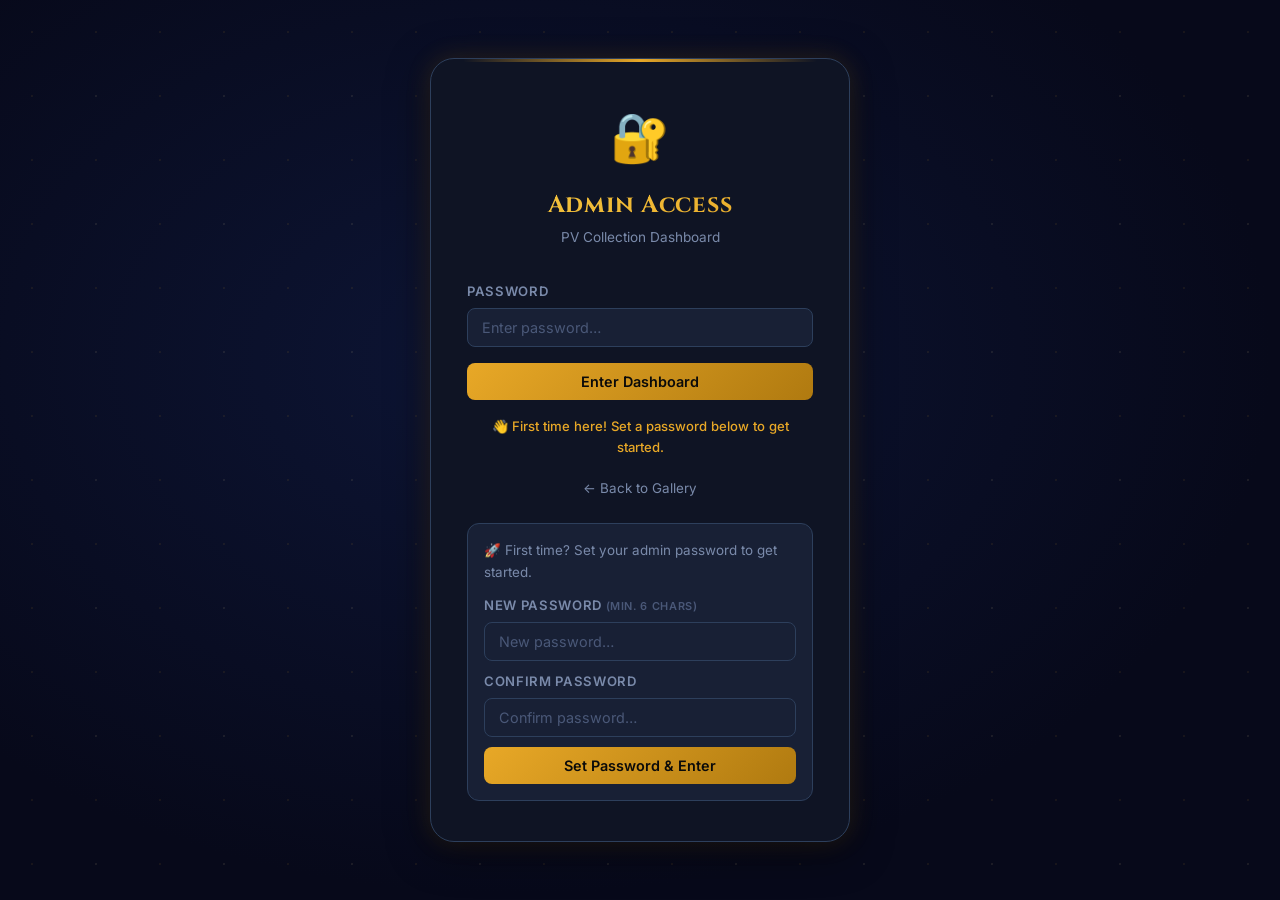
==== admin.html @ 35646340 "Added the files for initial commit" ====
<!DOCTYPE html>
<html lang="en" data-theme="dark">
<head>
  <meta charset="UTF-8">
  <meta name="viewport" content="width=device-width, initial-scale=1.0">
  <meta name="robots" content="noindex, nofollow">
  <title>PV Collection — Admin Dashboard</title>

  <!-- Google Fonts -->
  <link rel="preconnect" href="https://fonts.googleapis.com">
  <link rel="preconnect" href="https://fonts.gstatic.com" crossorigin>
  <link href="https://fonts.googleapis.com/css2?family=Cinzel:wght@400;600;700&family=Inter:wght@300;400;500;600;700&display=swap" rel="stylesheet">

  <!-- CSS -->
  <link rel="stylesheet" href="assets/css/main.css">
  <link rel="stylesheet" href="assets/css/filters.css">
  <link rel="stylesheet" href="assets/css/admin.css">
</head>
<body class="admin-page-body">

<!-- ══════════════════════════════════════════════════════════
     AUTH GATE — shown until password is verified
════════════════════════════════════════════════════════════ -->
<div class="auth-gate" id="auth-gate" role="dialog" aria-modal="true" aria-label="Admin login">

  <div class="auth-gate__card">

    <!-- Logo -->
    <div class="auth-gate__logo">
      <span class="lock-icon" aria-hidden="true">🔐</span>
      <h1>Admin Access</h1>
      <p>PV Collection Dashboard</p>
    </div>

    <!-- Login Form -->
    <form class="auth-gate__form" id="auth-form" novalidate>
      <div class="form-group">
        <label for="admin-password">Password</label>
        <input
          type="password"
          id="admin-password"
          class="form-control"
          placeholder="Enter password…"
          autocomplete="current-password"
          required
        >
      </div>
      <button type="submit" class="btn-primary btn-full" id="btn-login">
        Enter Dashboard
      </button>
      <p class="auth-gate__error" id="auth-error" aria-live="polite"></p>
    </form>

    <!-- Back link -->
    <a href="index.html" class="auth-gate__back">← Back to Gallery</a>

    <!-- First-time setup panel (shown if no hash stored) -->
    <div class="auth-gate__setup" id="auth-setup" style="display:none">
      <p>🚀 First time? Set your admin password to get started.</p>
      <form id="setup-form" novalidate>
        <div class="form-group">
          <label for="setup-password">New Password <small style="color:var(--text-dim)">(min. 6 chars)</small></label>
          <input type="password" id="setup-password" class="form-control" placeholder="New password…" autocomplete="new-password">
        </div>
        <div class="form-group">
          <label for="setup-confirm">Confirm Password</label>
          <input type="password" id="setup-confirm" class="form-control" placeholder="Confirm password…" autocomplete="new-password">
        </div>
        <button type="submit" class="btn-primary btn-full">Set Password & Enter</button>
      </form>
    </div>

  </div>
</div>


<!-- ══════════════════════════════════════════════════════════
     ADMIN APP — revealed after successful auth
════════════════════════════════════════════════════════════ -->
<div class="admin-app hidden" id="admin-app">

  <!-- ── Admin Header ───────────────────────────────────────── -->
  <header class="admin-header">
    <div class="admin-header__inner">

      <div class="admin-header__left">
        <a href="index.html" class="site-logo" aria-label="Back to gallery">
          <span class="site-logo__icon" aria-hidden="true">🪙</span>
          <span class="site-logo__text">
            <span class="site-logo__text--primary">PV</span> Collection
          </span>
        </a>
        <span class="admin-badge">Admin Dashboard</span>
      </div>

      <div class="admin-header__right">
        <span class="admin-user">Welcome, Admin</span>
        <a href="index.html" class="btn-secondary" style="text-decoration:none">← View Gallery</a>
        <button class="btn-secondary" id="btn-logout">🚪 Logout</button>
      </div>

    </div>
  </header>

  <!-- ── Admin Main ──────────────────────────────────────────── -->
  <main class="admin-main">
    <div class="admin-container">


      <!-- ════════════════════════════════════════════════════
           SECTION 1 — Collection Overview Stats
      ════════════════════════════════════════════════════ -->
      <section class="admin-section" aria-labelledby="section-stats-title">
        <h2 class="section-title" id="section-stats-title">Collection Overview</h2>
        <div class="admin-stats-grid" id="admin-stats">
          <!-- Stat cards rendered by admin.js -->
          <div class="admin-stat-card">
            <div class="admin-stat-card__icon">⏳</div>
            <span class="admin-stat-card__number">—</span>
            <span class="admin-stat-card__label">Loading…</span>
          </div>
        </div>
      </section>


      <!-- ════════════════════════════════════════════════════
           SECTION 2 — Add / Edit Item
      ════════════════════════════════════════════════════ -->
      <section class="admin-section" id="upload-section" aria-labelledby="form-section-title">
        <h2 class="section-title" id="form-section-title">Add New Item</h2>

        <div class="upload-layout">

          <!-- ── Left: Image Upload ───────────────────────── -->
          <div class="upload-panel">

            <!-- Drop Zone -->
            <div class="drop-zone" id="drop-zone" role="button" tabindex="0"
                 aria-label="Upload images — drag and drop or click to browse">
              <!-- Hidden file input -->
              <input type="file" id="img-input" accept="image/*" multiple
                     style="display:none" aria-hidden="true">
              <div class="drop-zone__content">
                <div class="drop-zone__icon" aria-hidden="true">📸</div>
                <p class="drop-zone__text">Drag &amp; drop images here</p>
                <p class="drop-zone__sub">— or —</p>
                <button type="button" class="btn-secondary"
                        onclick="document.getElementById('img-input').click()">
                  Browse Files
                </button>
                <p class="drop-zone__hint">JPG · PNG · WebP · up to 4 images</p>
              </div>
            </div>

            <!-- Image Previews -->
            <div class="image-previews" id="image-previews" aria-label="Uploaded image previews"></div>

            <!-- Upload tips -->
            <div style="margin-top:16px;padding:14px;background:var(--surface-2);border-radius:var(--r-md);border:1px solid var(--border)">
              <p style="font-size:0.78rem;color:var(--text-muted);line-height:1.6">
                <strong style="color:var(--gold);display:block;margin-bottom:4px">💡 Image Tips</strong>
                Upload the front (obverse) image first, then back (reverse) if available.
                Square crops work best for coins. Landscape for banknotes.
                Recommended: ≥ 800px wide, JPG or WebP format.
              </p>
            </div>

          </div>
          <!-- end upload-panel -->

          <!-- ── Right: Metadata Form ──────────────────────── -->
          <div class="meta-panel">
            <form class="item-form" id="item-form" novalidate>

              <!-- Hidden edit ID -->
              <input type="hidden" id="edit-id">

              <!-- Row: Type + Year -->
              <div class="form-row form-row--2">
                <div class="form-group">
                  <label for="f-type">Type <span style="color:var(--red)">*</span></label>
                  <select id="f-type" class="form-control" required>
                    <option value="">Select type…</option>
                    <option value="coin">🪙 Coin</option>
                    <option value="paper">📄 Paper Currency</option>
                    <option value="polymer">🧪 Polymer Currency</option>
                  </select>
                </div>
                <div class="form-group">
                  <label for="f-year">Year <span style="color:var(--red)">*</span></label>
                  <input type="number" id="f-year" class="form-control"
                         placeholder="e.g. 1975" min="1600" max="2099" required>
                </div>
              </div>

              <!-- Title -->
              <div class="form-group">
                <label for="f-title">Title <span style="color:var(--red)">*</span></label>
                <input type="text" id="f-title" class="form-control"
                       placeholder="e.g. 1 Rupee — Rhinoceros" required>
              </div>

              <!-- Row: Country + Continent -->
              <div class="form-row form-row--2">
                <div class="form-group">
                  <label for="f-country">Country <span style="color:var(--red)">*</span></label>
                  <input type="text" id="f-country" class="form-control"
                         placeholder="e.g. India" required
                         list="country-datalist" autocomplete="off">
                  <datalist id="country-datalist"></datalist>
                </div>
                <div class="form-group">
                  <label for="f-continent">Continent <span style="color:var(--red)">*</span></label>
                  <select id="f-continent" class="form-control" required>
                    <option value="">Select…</option>
                    <option value="Africa">🌍 Africa</option>
                    <option value="Asia">🌏 Asia</option>
                    <option value="Europe">🌍 Europe</option>
                    <option value="North America">🌎 North America</option>
                    <option value="South America">🌎 South America</option>
                    <option value="Oceania">🌏 Oceania</option>
                    <option value="Antarctica">🧊 Antarctica</option>
                  </select>
                </div>
              </div>

              <!-- Row: Denomination + Material -->
              <div class="form-row form-row--2">
                <div class="form-group">
                  <label for="f-denomination">Denomination</label>
                  <input type="text" id="f-denomination" class="form-control"
                         placeholder="e.g. 1 Rupee">
                </div>
                <div class="form-group">
                  <label for="f-material">Material</label>
                  <input type="text" id="f-material" class="form-control"
                         placeholder="e.g. Copper-Nickel">
                </div>
              </div>

              <!-- Description -->
              <div class="form-group">
                <label for="f-description">Description</label>
                <textarea id="f-description" class="form-control" rows="3"
                          placeholder="Brief history or details about this item…"></textarea>
              </div>

              <!-- Themes -->
              <div class="form-group">
                <label>Themes</label>
                <div class="theme-checkboxes">
                  <label class="filter-checkbox">
                    <input type="checkbox" name="theme" value="animal-theme" id="th-animal">
                    <span class="filter-checkbox__mark"></span>
                    🦁 Animal Theme
                  </label>
                  <label class="filter-checkbox">
                    <input type="checkbox" name="theme" value="bird-theme" id="th-bird">
                    <span class="filter-checkbox__mark"></span>
                    🦅 Bird Theme
                  </label>
                  <label class="filter-checkbox">
                    <input type="checkbox" name="theme" value="aquatic-theme" id="th-aquatic">
                    <span class="filter-checkbox__mark"></span>
                    🐠 Aquatic Theme
                  </label>
                  <label class="filter-checkbox">
                    <input type="checkbox" name="theme" value="building-theme" id="th-building">
                    <span class="filter-checkbox__mark"></span>
                    🏛️ Buildings Theme
                  </label>
                  <label class="filter-checkbox">
                    <input type="checkbox" name="theme" value="nature-theme" id="th-nature">
                    <span class="filter-checkbox__mark"></span>
                    🌿 Nature Theme
                  </label>
                  <label class="filter-checkbox">
                    <input type="checkbox" name="theme" value="sports-theme" id="th-sports">
                    <span class="filter-checkbox__mark"></span>
                    🏅 Sports Theme
                  </label>
                  <label class="filter-checkbox">
                    <input type="checkbox" name="theme" value="person-theme" id="th-person">
                    <span class="filter-checkbox__mark"></span>
                    👤 Person Theme
                  </label>
                  <label class="filter-checkbox">
                    <input type="checkbox" name="theme" value="history-theme" id="th-history">
                    <span class="filter-checkbox__mark"></span>
                    📜 History Theme
                  </label>
                  <label class="filter-checkbox">
                    <input type="checkbox" name="theme" value="space-theme" id="th-space">
                    <span class="filter-checkbox__mark"></span>
                    🚀 Space Theme
                  </label>
                  <label class="filter-checkbox">
                    <input type="checkbox" name="theme" value="transport-theme" id="th-transport">
                    <span class="filter-checkbox__mark"></span>
                    🚆 Transport Theme
                  </label>
                  <label class="filter-checkbox">
                    <input type="checkbox" name="theme" value="art-theme" id="th-art">
                    <span class="filter-checkbox__mark"></span>
                    🎨 Art Theme
                  </label>
                  <label class="filter-checkbox">
                    <input type="checkbox" name="theme" value="flora-theme" id="th-flora">
                    <span class="filter-checkbox__mark"></span>
                    🌻 Flora Theme
                  </label>
                  <label class="filter-checkbox">
                    <input type="checkbox" name="theme" value="science-theme" id="th-science">
                    <span class="filter-checkbox__mark"></span>
                    🧬 Science Theme
                  </label>
                </div>
              </div>

              <!-- Tags -->
              <div class="form-group">
                <label for="f-tag-input">
                  Custom Tags
                  <span style="font-weight:400;color:var(--text-dim);font-size:0.75rem;text-transform:none;letter-spacing:0">
                    — press Enter or comma to add
                  </span>
                </label>
                <div class="tag-input-wrap" id="tag-input-wrap">
                  <div class="tag-chips" id="tag-chips"></div>
                  <input type="text" id="f-tag-input"
                         placeholder="Type a tag…"
                         autocomplete="off"
                         aria-label="Add custom tag">
                </div>
                <span style="font-size:0.75rem;color:var(--text-dim)">
                  Type tags like: <em>commemorative, bi-colour, error-coin, rare, 1st-series</em>
                </span>
              </div>

              <!-- Form Actions -->
              <div class="form-actions">
                <button type="button" class="btn-secondary" id="btn-reset-form">
                  🔄 Reset
                </button>
                <button type="submit" class="btn-primary" id="btn-generate">
                  ✨ Generate Entry
                </button>
              </div>

            </form>
          </div>
          <!-- end meta-panel -->

        </div>
        <!-- end upload-layout -->

        <!-- ── Generated Output ────────────────────────────── -->
        <div class="output-section hidden" id="output-section" aria-live="polite">
          <h3>📋 Generated JSON Entry</h3>
          <p class="output-instructions">
            Copy this JSON snippet and add it inside the <code>"items": [...]</code> array
            in <code>data/collection.json</code>. Then commit both the JSON and image file(s) to your repository.
          </p>
          <div class="code-output">
            <button class="btn-copy" id="btn-copy-json" aria-label="Copy JSON to clipboard">Copy JSON</button>
            <pre><code id="output-json"></code></pre>
          </div>
          <div id="file-instructions"></div>
          <div class="commit-instructions">
            <h4>Next Steps to Publish:</h4>
            <ol>
              <li>Save the image file(s) to the appropriate <code>assets/images/coins/</code> or <code>assets/images/currency/</code> folder.</li>
              <li>Open <code>data/collection.json</code> and paste the JSON entry inside the <code>"items"</code> array.</li>
              <li>Run: <code>git add . &amp;&amp; git commit -m "Add: [item name]" &amp;&amp; git push</code></li>
              <li>GitHub Pages will update automatically within ~60 seconds. 🚀</li>
            </ol>
          </div>
        </div>

      </section>


      <!-- ════════════════════════════════════════════════════
           SECTION 3 — Current Collection Manager
      ════════════════════════════════════════════════════ -->
      <section class="admin-section" aria-labelledby="section-collection-title">
        <div class="section-header-row">
          <h2 class="section-title" id="section-collection-title">Current Collection</h2>
          <input type="search" id="admin-search" class="form-control"
                 placeholder="🔍 Search by title or country…"
                 aria-label="Search collection table"
                 style="max-width:280px">
        </div>

        <div class="collection-table-wrap">
          <table class="collection-table" id="collection-table">
            <thead>
              <tr>
                <th scope="col">Preview</th>
                <th scope="col">Title</th>
                <th scope="col">Type</th>
                <th scope="col">Country</th>
                <th scope="col">Year</th>
                <th scope="col">Themes</th>
                <th scope="col">Actions</th>
              </tr>
            </thead>
            <tbody id="collection-tbody">
              <tr class="table-empty-row">
                <td colspan="7">Loading collection…</td>
              </tr>
            </tbody>
          </table>
        </div>

        <!-- Export All tip -->
        <div style="margin-top:16px;padding:14px;background:var(--surface-2);border-radius:var(--r-md);border:1px solid var(--border)">
          <p style="font-size:0.8rem;color:var(--text-muted);line-height:1.6">
            <strong style="color:var(--gold)">📌 Note:</strong>
            Edits and deletions above are previewed in-browser only.
            After making changes, use the <em>Generate Entry</em> button to get the updated JSON,
            then commit <code>data/collection.json</code> to your repository to publish permanently.
          </p>
        </div>

      </section>

      <!-- ════════════════════════════════════════════════════
           SECTION 4 — Password Management
      ════════════════════════════════════════════════════ -->
      <section class="admin-section" aria-labelledby="section-pw-title">
        <h2 class="section-title" id="section-pw-title">Change Password</h2>
        <form id="change-pw-form" novalidate style="max-width:420px;margin-top:20px;display:flex;flex-direction:column;gap:16px">
          <div class="form-group">
            <label for="pw-current">Current Password</label>
            <input type="password" id="pw-current" class="form-control" placeholder="Current password…">
          </div>
          <div class="form-group">
            <label for="pw-new">New Password</label>
            <input type="password" id="pw-new" class="form-control" placeholder="New password (min. 6 chars)…">
          </div>
          <div class="form-group">
            <label for="pw-confirm">Confirm New Password</label>
            <input type="password" id="pw-confirm" class="form-control" placeholder="Confirm new password…">
          </div>
          <div style="display:flex;align-items:center;gap:12px">
            <button type="submit" class="btn-primary" id="btn-change-pw">Update Password</button>
            <p id="pw-message" style="font-size:0.82rem;color:var(--text-muted)"></p>
          </div>
        </form>
      </section>


    </div>
    <!-- end admin-container -->
  </main>

</div>
<!-- end admin-app -->


<!-- ── Scripts ────────────────────────────────────────────────── -->
<script src="assets/js/data.js"></script>
<script src="assets/js/admin.js"></script>

<!-- Inline: Change Password form (thin, self-contained) -->
<script>
(function() {
  document.getElementById('change-pw-form')?.addEventListener('submit', async function(e) {
    e.preventDefault();
    const msgEl  = document.getElementById('pw-message');
    const cur    = document.getElementById('pw-current').value.trim();
    const nw     = document.getElementById('pw-new').value.trim();
    const conf   = document.getElementById('pw-confirm').value.trim();

    if (!cur || !nw || !conf) {
      showMsg(msgEl, '❌ All fields are required.', 'var(--red)'); return;
    }
    if (nw.length < 6) {
      showMsg(msgEl, '❌ New password must be at least 6 characters.', 'var(--red)'); return;
    }
    if (nw !== conf) {
      showMsg(msgEl, '❌ New passwords do not match.', 'var(--red)'); return;
    }

    // Verify current password
    const storedHash = localStorage.getItem('pvc_admin_hash');
    const curHash = await sha256hex(cur);
    if (curHash !== storedHash) {
      showMsg(msgEl, '❌ Current password is incorrect.', 'var(--red)'); return;
    }

    // Store new password hash
    const newHash = await sha256hex(nw);
    localStorage.setItem('pvc_admin_hash', newHash);
    this.reset();
    showMsg(msgEl, '✅ Password updated successfully.', 'var(--green)');
  });

  async function sha256hex(str) {
    const buf = await crypto.subtle.digest('SHA-256', new TextEncoder().encode(str));
    return Array.from(new Uint8Array(buf)).map(b => b.toString(16).padStart(2,'0')).join('');
  }

  function showMsg(el, msg, color) {
    if (!el) return;
    el.textContent = msg;
    el.style.color = color;
    setTimeout(() => { el.textContent = ''; }, 4000);
  }
})();
</script>

</body>
</html>
---- assets/css/main.css ----
/* ============================================================
   PV Collection — Main Stylesheet
   Design tokens, reset, typography, header, tabs, stats
   ============================================================ */

/* ── Google Fonts are loaded via <link> in HTML ── */

/* ── Design Tokens ──────────────────────────────────────────── */
:root {
  /* Dark Theme Colors */
  --bg:              #07091a;
  --surface:         #0f1424;
  --surface-2:       #182035;
  --surface-3:       #1f2940;
  --border:          #2d3f5c;
  --border-subtle:   #1a2540;

  /* Brand Colors */
  --gold:            #e8a827;
  --gold-light:      #f5c842;
  --gold-dark:       #b07a10;
  --gold-muted:      rgba(232,168,39,0.12);
  --gold-muted-2:    rgba(232,168,39,0.22);

  --blue:            #4080e8;
  --blue-light:      #6097f8;
  --blue-muted:      rgba(64,128,232,0.12);

  --green:           #28b06d;
  --green-muted:     rgba(40,176,109,0.12);

  --red:             #e05252;

  /* Text */
  --text:            #dfe6f8;
  --text-muted:      #7a8aaa;
  --text-dim:        #4a5878;

  /* Type badge colors */
  --coin-color:      #e8a827;
  --coin-bg:         rgba(232,168,39,0.14);
  --paper-color:     #28b06d;
  --paper-bg:        rgba(40,176,109,0.14);
  --polymer-color:   #4080e8;
  --polymer-bg:      rgba(64,128,232,0.14);

  /* Theme badge colors */
  --animal-color:    #e0702d;
  --animal-bg:       rgba(224,112,45,0.14);
  --bird-color:      #24aab0;
  --bird-bg:         rgba(36,170,176,0.14);
  --aquatic-color:   #2868d0;
  --aquatic-bg:      rgba(40,104,208,0.14);
  --building-color:  #8b5cf6;
  --building-bg:     rgba(139,92,246,0.14);
  --nature-color:    #22c55e;
  --nature-bg:       rgba(34,197,94,0.14);
  --sports-color:    #f97316;
  --sports-bg:       rgba(249,115,22,0.14);
  --person-color:    #ec4899;
  --person-bg:       rgba(236,72,153,0.14);
  --history-color:   #a855f7;
  --history-bg:      rgba(168,85,247,0.14);
  --space-color:     #38bdf8;
  --space-bg:        rgba(56,189,248,0.14);
  --transport-color: #94a3b8;
  --transport-bg:    rgba(148,163,184,0.14);
  --art-color:       #fb7185;
  --art-bg:          rgba(251,113,133,0.14);
  --flora-color:     #4ade80;
  --flora-bg:        rgba(74,222,128,0.14);
  --science-color:   #2dd4bf;
  --science-bg:      rgba(45,212,191,0.14);

  /* Typography */
  --font-heading:    'Cinzel', 'Georgia', serif;
  --font-body:       'Inter', system-ui, -apple-system, sans-serif;

  /* Border Radii */
  --r-xs:  4px;
  --r-sm:  8px;
  --r-md:  12px;
  --r-lg:  16px;
  --r-xl:  24px;
  --r-2xl: 32px;
  --r-full:9999px;

  /* Shadows */
  --shadow-sm:   0 2px 8px  rgba(0,0,0,0.35);
  --shadow-md:   0 4px 20px rgba(0,0,0,0.45);
  --shadow-lg:   0 8px 40px rgba(0,0,0,0.55);
  --shadow-gold: 0 0 24px   rgba(232,168,39,0.18);
  --shadow-gold-strong: 0 0 40px rgba(232,168,39,0.38);

  /* Layout */
  --header-height: 68px;
  --sidebar-width: 268px;
  --container-max: 1440px;

  /* Transitions */
  --t-fast:  150ms cubic-bezier(0.4,0,0.2,1);
  --t-base:  250ms cubic-bezier(0.4,0,0.2,1);
  --t-slow:  400ms cubic-bezier(0.4,0,0.2,1);
}

/* ── Light Theme ────────────────────────────────────────────── */
[data-theme="light"] {
  --bg:             #f5f5f8;
  --surface:        #ffffff;
  --surface-2:      #eef0f8;
  --surface-3:      #e4e8f2;
  --border:         #d0d8e8;
  --border-subtle:  #e8edf8;
  --text:           #1a2040;
  --text-muted:     #5a6888;
  --text-dim:       #9aaac8;
  --shadow-sm:      0 2px 8px  rgba(0,0,0,0.10);
  --shadow-md:      0 4px 20px rgba(0,0,0,0.12);
  --shadow-lg:      0 8px 40px rgba(0,0,0,0.15);
}

/* ── CSS Reset ──────────────────────────────────────────────── */
*, *::before, *::after {
  box-sizing: border-box;
  margin: 0;
  padding: 0;
}

html {
  font-size: 16px;
  scroll-behavior: smooth;
  -webkit-text-size-adjust: 100%;
}

body {
  font-family:      var(--font-body);
  background-color: var(--bg);
  color:            var(--text);
  line-height:      1.6;
  min-height:       100vh;
  overflow-x:       hidden;
  transition: background-color var(--t-slow), color var(--t-slow);
}

img {
  max-width: 100%;
  display: block;
}

button, input, select, textarea {
  font-family: inherit;
  font-size: inherit;
}

a { color: inherit; text-decoration: none; }
ul, ol { list-style: none; }

/* ── Scrollbar ─────────────────────────────────────────────── */
::-webkit-scrollbar { width: 6px; height: 6px; }
::-webkit-scrollbar-track { background: var(--surface); }
::-webkit-scrollbar-thumb { background: var(--surface-3); border-radius: var(--r-full); }
::-webkit-scrollbar-thumb:hover { background: var(--border); }

/* ── Typography ────────────────────────────────────────────── */
h1, h2, h3, h4, h5 {
  font-family: var(--font-heading);
  line-height: 1.3;
  color: var(--text);
}

/* ── Container ─────────────────────────────────────────────── */
.container {
  width: 100%;
  max-width: var(--container-max);
  margin: 0 auto;
  padding: 0 24px;
}

/* ── Utilities ─────────────────────────────────────────────── */
.hidden { display: none !important; }
.sr-only {
  position: absolute; width: 1px; height: 1px;
  clip: rect(0,0,0,0); overflow: hidden;
}
.text-gold { color: var(--gold); }
.text-muted { color: var(--text-muted); }

/* ── Buttons ───────────────────────────────────────────────── */
.btn-primary {
  display: inline-flex;
  align-items: center;
  gap: 8px;
  padding: 10px 22px;
  background: linear-gradient(135deg, var(--gold), var(--gold-dark));
  color: #0a0a0a;
  font-weight: 600;
  font-size: 0.9rem;
  border: none;
  border-radius: var(--r-sm);
  cursor: pointer;
  transition: all var(--t-base);
  white-space: nowrap;
}
.btn-primary:hover {
  transform: translateY(-1px);
  box-shadow: var(--shadow-gold);
  filter: brightness(1.08);
}
.btn-primary:active { transform: translateY(0); }

.btn-secondary {
  display: inline-flex;
  align-items: center;
  gap: 8px;
  padding: 10px 20px;
  background: var(--surface-2);
  color: var(--text);
  font-weight: 500;
  font-size: 0.9rem;
  border: 1px solid var(--border);
  border-radius: var(--r-sm);
  cursor: pointer;
  transition: all var(--t-base);
  white-space: nowrap;
}
.btn-secondary:hover {
  background: var(--surface-3);
  border-color: var(--gold);
  color: var(--gold);
}

.btn-full { width: 100%; justify-content: center; }

/* ── Form Controls ─────────────────────────────────────────── */
.form-control {
  width: 100%;
  padding: 10px 14px;
  background: var(--surface-2);
  border: 1px solid var(--border);
  border-radius: var(--r-sm);
  color: var(--text);
  font-size: 0.9rem;
  transition: border-color var(--t-base), box-shadow var(--t-base);
  outline: none;
}
.form-control:focus {
  border-color: var(--gold);
  box-shadow: 0 0 0 3px var(--gold-muted);
}
.form-control::placeholder { color: var(--text-dim); }
select.form-control { cursor: pointer; }
textarea.form-control { resize: vertical; min-height: 80px; }

.form-group { display: flex; flex-direction: column; gap: 6px; }
.form-group label {
  font-size: 0.82rem;
  font-weight: 600;
  color: var(--text-muted);
  text-transform: uppercase;
  letter-spacing: 0.05em;
}

.form-row { display: grid; gap: 16px; }
.form-row--2 { grid-template-columns: 1fr 1fr; }

/* ── Site Header ───────────────────────────────────────────── */
.site-header {
  position: sticky;
  top: 0;
  z-index: 100;
  height: var(--header-height);
  background: rgba(7, 9, 26, 0.88);
  backdrop-filter: blur(16px) saturate(1.4);
  -webkit-backdrop-filter: blur(16px) saturate(1.4);
  border-bottom: 1px solid var(--border-subtle);
  transition: background var(--t-slow);
}

[data-theme="light"] .site-header {
  background: rgba(245,245,248,0.92);
}

.site-header__inner {
  display: flex;
  align-items: center;
  gap: 24px;
  height: var(--header-height);
}

/* Logo */
.site-logo {
  display: flex;
  align-items: center;
  gap: 10px;
  text-decoration: none;
  flex-shrink: 0;
}

.site-logo__icon {
  font-size: 1.6rem;
  animation: coinSpin 12s linear infinite;
  display: inline-block;
}

@keyframes coinSpin {
  0%   { transform: rotateY(0deg); }
  48%  { transform: rotateY(0deg); }
  50%  { transform: rotateY(90deg); }
  52%  { transform: rotateY(180deg); }
  100% { transform: rotateY(180deg); }
}

.site-logo__text {
  font-family: var(--font-heading);
  font-size: 1.25rem;
  font-weight: 700;
  color: var(--text);
  letter-spacing: 0.03em;
}

.site-logo__text--primary {
  background: linear-gradient(135deg, var(--gold-light), var(--gold));
  -webkit-background-clip: text;
  -webkit-text-fill-color: transparent;
  background-clip: text;
}

/* Navigation */
.site-nav {
  display: flex;
  align-items: center;
  gap: 4px;
  margin-left: auto;
}

.site-nav__link {
  padding: 8px 16px;
  font-size: 0.9rem;
  font-weight: 500;
  color: var(--text-muted);
  border-radius: var(--r-sm);
  transition: all var(--t-base);
  position: relative;
}
.site-nav__link::after {
  content: '';
  position: absolute;
  bottom: 4px;
  left: 16px;
  right: 16px;
  height: 2px;
  background: var(--gold);
  border-radius: var(--r-full);
  transform: scaleX(0);
  transition: transform var(--t-base);
}
.site-nav__link:hover,
.site-nav__link.active {
  color: var(--text);
  background: var(--gold-muted);
}
.site-nav__link.active::after,
.site-nav__link:hover::after { transform: scaleX(1); }

.site-nav__link--admin {
  color: var(--gold);
  border: 1px solid var(--gold-muted-2);
}
.site-nav__link--admin:hover {
  background: var(--gold-muted-2);
  color: var(--gold-light);
}
.site-nav__link--admin::after { display: none; }

/* Theme Toggle */
.theme-toggle {
  display: flex;
  align-items: center;
  justify-content: center;
  width: 38px;
  height: 38px;
  background: var(--surface-2);
  border: 1px solid var(--border);
  border-radius: var(--r-full);
  cursor: pointer;
  font-size: 1.1rem;
  transition: all var(--t-base);
  flex-shrink: 0;
}
.theme-toggle:hover {
  background: var(--gold-muted);
  border-color: var(--gold);
  transform: rotate(20deg);
}

/* Mobile menu button */
.mobile-menu-btn {
  display: none;
  align-items: center;
  justify-content: center;
  width: 38px;
  height: 38px;
  background: var(--surface-2);
  border: 1px solid var(--border);
  border-radius: var(--r-sm);
  cursor: pointer;
  font-size: 1.2rem;
  color: var(--text);
  transition: all var(--t-base);
}
.mobile-menu-btn:hover {
  background: var(--gold-muted);
  border-color: var(--gold);
}

/* ── Stats Bar ─────────────────────────────────────────────── */
.stats-bar {
  background: linear-gradient(180deg, var(--surface) 0%, transparent 100%);
  border-bottom: 1px solid var(--border-subtle);
  padding: 20px 0;
}

.stats-bar__grid {
  display: grid;
  grid-template-columns: repeat(4, 1fr);
  gap: 1px;
  background: var(--border-subtle);
  border-radius: var(--r-md);
  overflow: hidden;
  background: var(--surface-2);
  border: 1px solid var(--border);
}

.stat-card {
  display: flex;
  flex-direction: column;
  align-items: center;
  padding: 16px 24px;
  background: var(--surface);
  gap: 4px;
  position: relative;
  overflow: hidden;
}
.stat-card::before {
  content: '';
  position: absolute;
  top: 0; left: 0; right: 0;
  height: 2px;
  background: linear-gradient(90deg, transparent, var(--gold), transparent);
  opacity: 0;
  transition: opacity var(--t-base);
}
.stat-card:hover::before { opacity: 1; }

.stat-card__number {
  font-family: var(--font-heading);
  font-size: 1.8rem;
  font-weight: 700;
  color: var(--gold);
  line-height: 1;
  letter-spacing: -0.02em;
}

.stat-card__label {
  font-size: 0.78rem;
  font-weight: 500;
  color: var(--text-muted);
  text-transform: uppercase;
  letter-spacing: 0.07em;
}

/* ── Type Tabs ─────────────────────────────────────────────── */
.type-tabs {
  display: flex;
  gap: 4px;
  padding: 24px 0 0;
  border-bottom: 1px solid var(--border-subtle);
  margin-bottom: 24px;
  overflow-x: auto;
  scrollbar-width: none;
}
.type-tabs::-webkit-scrollbar { display: none; }

.type-tab {
  display: flex;
  align-items: center;
  gap: 8px;
  padding: 10px 24px;
  background: transparent;
  border: none;
  border-bottom: 3px solid transparent;
  color: var(--text-muted);
  font-size: 0.92rem;
  font-weight: 500;
  cursor: pointer;
  white-space: nowrap;
  margin-bottom: -1px;
  transition: all var(--t-base);
  border-radius: var(--r-sm) var(--r-sm) 0 0;
}
.type-tab:hover {
  color: var(--text);
  background: var(--gold-muted);
}
.type-tab.active {
  color: var(--gold);
  border-bottom-color: var(--gold);
  background: var(--gold-muted);
  font-weight: 600;
}

/* ── Loader ────────────────────────────────────────────────── */
.loader {
  position: fixed;
  inset: 0;
  z-index: 9999;
  display: flex;
  flex-direction: column;
  align-items: center;
  justify-content: center;
  gap: 24px;
  background: var(--bg);
  transition: opacity var(--t-slow), visibility var(--t-slow);
}
.loader.fade-out {
  opacity: 0;
  visibility: hidden;
  pointer-events: none;
}

.loader__coin {
  width: 64px;
  height: 64px;
  border-radius: 50%;
  background: linear-gradient(135deg, var(--gold-light), var(--gold-dark));
  display: flex;
  align-items: center;
  justify-content: center;
  font-size: 2rem;
  animation: loaderSpin 1.2s ease-in-out infinite;
  box-shadow: var(--shadow-gold-strong);
}

@keyframes loaderSpin {
  0%   { transform: rotateY(0deg) scale(1); }
  50%  { transform: rotateY(180deg) scale(0.95); }
  100% { transform: rotateY(360deg) scale(1); }
}

.loader__text {
  font-family: var(--font-heading);
  font-size: 0.95rem;
  color: var(--text-muted);
  letter-spacing: 0.15em;
  text-transform: uppercase;
  animation: pulse 1.5s ease-in-out infinite;
}

@keyframes pulse {
  0%, 100% { opacity: 0.5; }
  50% { opacity: 1; }
}

/* ── Site Main ─────────────────────────────────────────────── */
.site-main { padding: 0 0 80px; }

/* ── Content Area ──────────────────────────────────────────── */
.content-area {
  display: grid;
  grid-template-columns: var(--sidebar-width) 1fr;
  gap: 28px;
  align-items: start;
}

/* ── Section Title ─────────────────────────────────────────── */
.section-title {
  font-family: var(--font-heading);
  font-size: 1.25rem;
  font-weight: 600;
  color: var(--text);
  letter-spacing: 0.02em;
  display: flex;
  align-items: center;
  gap: 10px;
}
.section-title::before {
  content: '';
  display: inline-block;
  width: 3px;
  height: 1.2em;
  background: linear-gradient(180deg, var(--gold), var(--gold-dark));
  border-radius: var(--r-full);
}

/* ── Animations ────────────────────────────────────────────── */
@keyframes fadeInUp {
  from { opacity: 0; transform: translateY(20px); }
  to   { opacity: 1; transform: translateY(0); }
}

@keyframes fadeIn {
  from { opacity: 0; }
  to   { opacity: 1; }
}

@keyframes shimmer {
  0%   { background-position: -1000px 0; }
  100% { background-position:  1000px 0; }
}

@keyframes scaleIn {
  from { opacity: 0; transform: scale(0.92); }
  to   { opacity: 1; transform: scale(1); }
}

/* ── Responsive ────────────────────────────────────────────── */
@media (max-width: 1100px) {
  .content-area {
    grid-template-columns: 240px 1fr;
  }
  --sidebar-width: 240px;
}

@media (max-width: 900px) {
  .content-area {
    grid-template-columns: 1fr;
  }
  .site-nav {
    display: none;
    position: absolute;
    top: var(--header-height);
    left: 0; right: 0;
    background: var(--surface);
    border-bottom: 1px solid var(--border);
    flex-direction: column;
    align-items: stretch;
    padding: 16px;
    gap: 4px;
    box-shadow: var(--shadow-md);
  }
  .site-nav.open { display: flex; }
  .site-nav__link { padding: 12px 16px; }
  .mobile-menu-btn { display: flex; }
  .stats-bar__grid { grid-template-columns: repeat(2, 1fr); }
}

@media (max-width: 600px) {
  .container { padding: 0 16px; }
  .stats-bar__grid { grid-template-columns: repeat(2, 1fr); }
  .stat-card { padding: 12px 16px; }
  .stat-card__number { font-size: 1.4rem; }
  .type-tabs { gap: 2px; }
  .type-tab { padding: 8px 16px; font-size: 0.85rem; }
  .form-row--2 { grid-template-columns: 1fr; }
}
---- assets/css/filters.css ----
/* ============================================================
   PV Collection — Filter Sidebar Styles
   Collapsible groups, checkboxes, country search, mobile drawer
   ============================================================ */

/* ── Sidebar Container ─────────────────────────────────────── */
.filter-sidebar {
  position: sticky;
  top: calc(var(--header-height) + 20px);
  max-height: calc(100vh - var(--header-height) - 48px);
  overflow-y: auto;
  scrollbar-width: thin;
  scrollbar-color: var(--border) transparent;
  background: var(--surface);
  border: 1px solid var(--border-subtle);
  border-radius: var(--r-lg);
  padding: 20px 16px;
  display: flex;
  flex-direction: column;
  gap: 6px;
  transition: transform var(--t-slow), opacity var(--t-slow);
}

.filter-sidebar::-webkit-scrollbar { width: 4px; }
.filter-sidebar::-webkit-scrollbar-thumb { background: var(--border); border-radius: var(--r-full); }

/* ── Sidebar Header ────────────────────────────────────────── */
.filter-sidebar__header {
  display: flex;
  align-items: center;
  justify-content: space-between;
  margin-bottom: 12px;
  padding-bottom: 12px;
  border-bottom: 1px solid var(--border-subtle);
}

.filter-sidebar__title {
  font-family: var(--font-heading);
  font-size: 0.95rem;
  font-weight: 700;
  color: var(--text);
  letter-spacing: 0.05em;
}

.btn-clear-filters {
  font-size: 0.75rem;
  color: var(--text-muted);
  background: none;
  border: none;
  cursor: pointer;
  font-weight: 500;
  padding: 4px 8px;
  border-radius: var(--r-sm);
  transition: all var(--t-base);
  opacity: 0;
  pointer-events: none;
}
.btn-clear-filters.active {
  opacity: 1;
  pointer-events: all;
  color: var(--gold);
}
.btn-clear-filters:hover {
  background: var(--gold-muted);
  color: var(--gold-light);
}

/* ── Filter Search Input ───────────────────────────────────── */
.filter-search {
  position: relative;
  margin-bottom: 8px;
}

.filter-search__input {
  width: 100%;
  padding: 9px 12px 9px 36px;
  background: var(--surface-2);
  border: 1px solid var(--border);
  border-radius: var(--r-sm);
  color: var(--text);
  font-size: 0.86rem;
  outline: none;
  transition: border-color var(--t-base), box-shadow var(--t-base);
}
.filter-search__input:focus {
  border-color: var(--gold);
  box-shadow: 0 0 0 3px var(--gold-muted);
}
.filter-search__input::placeholder { color: var(--text-dim); }

.filter-search__icon {
  position: absolute;
  left: 10px;
  top: 50%;
  transform: translateY(-50%);
  font-size: 0.9rem;
  pointer-events: none;
}

/* ── Active Filter Chips ───────────────────────────────────── */
.active-filters {
  display: flex;
  flex-wrap: wrap;
  gap: 6px;
  margin-bottom: 4px;
  min-height: 0;
  transition: min-height var(--t-base);
}

.active-filter-chip {
  display: inline-flex;
  align-items: center;
  gap: 5px;
  padding: 4px 10px;
  background: var(--gold-muted);
  border: 1px solid var(--gold-muted-2);
  border-radius: var(--r-full);
  font-size: 0.75rem;
  font-weight: 600;
  color: var(--gold);
  animation: fadeIn 0.2s ease;
}

.active-filter-chip__remove {
  display: inline-flex;
  align-items: center;
  justify-content: center;
  width: 14px;
  height: 14px;
  background: var(--gold-muted-2);
  border-radius: 50%;
  font-size: 0.65rem;
  cursor: pointer;
  transition: background var(--t-fast);
}
.active-filter-chip__remove:hover { background: rgba(232,168,39,0.4); }

/* ── Filter Group ──────────────────────────────────────────── */
.filter-group {
  border-bottom: 1px solid var(--border-subtle);
  padding-bottom: 4px;
}

.filter-group:last-child { border-bottom: none; }

.filter-group__header {
  display: flex;
  align-items: center;
  justify-content: space-between;
  width: 100%;
  padding: 10px 4px;
  background: none;
  border: none;
  cursor: pointer;
  color: var(--text);
  font-size: 0.85rem;
  font-weight: 600;
  letter-spacing: 0.03em;
  transition: color var(--t-base);
}
.filter-group__header:hover { color: var(--gold); }

.filter-group__title {
  text-transform: uppercase;
  font-size: 0.72rem;
  letter-spacing: 0.07em;
  color: var(--text-muted);
}

.filter-group__header:hover .filter-group__title { color: var(--gold); }

.filter-group__arrow {
  font-size: 0.85rem;
  color: var(--text-dim);
  transition: transform var(--t-base), color var(--t-base);
  line-height: 1;
}
.filter-group__header[aria-expanded="false"] .filter-group__arrow {
  transform: rotate(-90deg);
}
.filter-group__header:hover .filter-group__arrow { color: var(--gold); }

.filter-group__body {
  padding: 4px 0 12px 2px;
  display: flex;
  flex-direction: column;
  gap: 2px;
  overflow: hidden;
  max-height: 1000px;
  transition: max-height var(--t-slow), padding var(--t-slow), opacity var(--t-base);
  opacity: 1;
}
.filter-group__body.collapsed {
  max-height: 0;
  padding: 0;
  opacity: 0;
}

/* ── Custom Checkbox ───────────────────────────────────────── */
.filter-checkbox {
  display: flex;
  align-items: center;
  gap: 10px;
  padding: 7px 8px;
  border-radius: var(--r-sm);
  cursor: pointer;
  font-size: 0.86rem;
  color: var(--text-muted);
  transition: background var(--t-fast), color var(--t-fast);
  user-select: none;
}
.filter-checkbox:hover {
  background: var(--surface-2);
  color: var(--text);
}
.filter-checkbox input[type="checkbox"] { display: none; }

.filter-checkbox__mark {
  width: 16px;
  height: 16px;
  border: 2px solid var(--border);
  border-radius: var(--r-xs);
  background: var(--surface-2);
  flex-shrink: 0;
  display: flex;
  align-items: center;
  justify-content: center;
  transition: all var(--t-base);
  position: relative;
}
.filter-checkbox__mark::after {
  content: '✓';
  font-size: 0.65rem;
  color: #0a0a0a;
  font-weight: 800;
  opacity: 0;
  transition: opacity var(--t-fast);
}

.filter-checkbox input[type="checkbox"]:checked + .filter-checkbox__mark {
  background: var(--gold);
  border-color: var(--gold);
}
.filter-checkbox input[type="checkbox"]:checked + .filter-checkbox__mark::after {
  opacity: 1;
}
.filter-checkbox input[type="checkbox"]:checked ~ * {
  color: var(--text);
}

/* ── Country Search ────────────────────────────────────────── */
.country-search-wrap {
  margin-bottom: 8px;
}

.country-search-input {
  width: 100%;
  padding: 8px 12px;
  background: var(--surface-2);
  border: 1px solid var(--border);
  border-radius: var(--r-sm);
  color: var(--text);
  font-size: 0.84rem;
  outline: none;
  transition: border-color var(--t-base);
}
.country-search-input:focus { border-color: var(--gold); }
.country-search-input::placeholder { color: var(--text-dim); }

.country-options {
  max-height: 200px;
  overflow-y: auto;
  scrollbar-width: thin;
  scrollbar-color: var(--border-subtle) transparent;
}

/* ── Mobile Filter FAB ─────────────────────────────────────── */
.filter-fab {
  display: none;
  position: fixed;
  bottom: 24px;
  right: 24px;
  z-index: 200;
  align-items: center;
  gap: 8px;
  padding: 12px 20px;
  background: linear-gradient(135deg, var(--gold), var(--gold-dark));
  color: #0a0a0a;
  font-weight: 700;
  font-size: 0.9rem;
  border: none;
  border-radius: var(--r-full);
  cursor: pointer;
  box-shadow: var(--shadow-md), var(--shadow-gold);
  transition: all var(--t-base);
}
.filter-fab:hover {
  transform: translateY(-2px);
  box-shadow: var(--shadow-lg), var(--shadow-gold-strong);
}
.filter-fab:active { transform: translateY(0); }

.filter-fab__text { font-weight: 700; }

.filter-fab__badge {
  display: inline-flex;
  align-items: center;
  justify-content: center;
  min-width: 18px;
  height: 18px;
  padding: 0 5px;
  background: #0a0a0a;
  color: var(--gold);
  border-radius: var(--r-full);
  font-size: 0.7rem;
  font-weight: 800;
}

/* ── Filter Overlay (mobile) ───────────────────────────────── */
.filter-overlay {
  display: none;
  position: fixed;
  inset: 0;
  z-index: 199;
  background: rgba(4,6,16,0.7);
  backdrop-filter: blur(4px);
  opacity: 0;
  transition: opacity var(--t-base);
}
.filter-overlay.active {
  opacity: 1;
}

/* ── Responsive Filter Panel ───────────────────────────────── */
@media (max-width: 900px) {
  .filter-fab { display: flex; }
  .filter-overlay { display: block; }

  .filter-sidebar {
    position: fixed;
    left: 0;
    top: 0;
    bottom: 0;
    z-index: 200;
    width: 300px;
    max-height: 100vh;
    border-radius: 0 var(--r-xl) var(--r-xl) 0;
    transform: translateX(-110%);
    opacity: 0;
    box-shadow: var(--shadow-lg);
    padding-top: 32px;
    transition: transform var(--t-slow), opacity var(--t-slow);
  }

  .filter-sidebar.sidebar-open {
    transform: translateX(0);
    opacity: 1;
  }
}

@media (max-width: 480px) {
  .filter-sidebar { width: 85vw; }
  .filter-fab { bottom: 20px; right: 16px; padding: 10px 16px; font-size: 0.85rem; }
}
---- assets/css/admin.css ----
/* ============================================================
   PV Collection — Admin Dashboard Styles
   Auth gate, dashboard layout, upload zone, form, table
   ============================================================ */

/* ── Admin Page Base ───────────────────────────────────────── */
.admin-page-body {
  background: var(--bg);
  min-height: 100vh;
}

/* ── Auth Gate ─────────────────────────────────────────────── */
.auth-gate {
  position: fixed;
  inset: 0;
  z-index: 9000;
  display: flex;
  align-items: center;
  justify-content: center;
  padding: 24px;
  background: radial-gradient(ellipse at 40% 40%, #0d1535 0%, var(--bg) 70%);
}

/* Decorative background stars */
.auth-gate::before {
  content: '';
  position: absolute;
  inset: 0;
  background-image:
    radial-gradient(circle, rgba(232,168,39,0.08) 1px, transparent 1px),
    radial-gradient(circle, rgba(64,128,232,0.06) 1px, transparent 1px);
  background-size: 64px 64px, 128px 128px;
  background-position: 0 0, 32px 32px;
}

.auth-gate__card {
  position: relative;
  width: 100%;
  max-width: 420px;
  background: var(--surface);
  border: 1px solid var(--border);
  border-radius: var(--r-xl);
  padding: 40px 36px;
  box-shadow: var(--shadow-lg), var(--shadow-gold);
  animation: scaleIn 0.4s ease both;
}

/* Gold top accent line */
.auth-gate__card::before {
  content: '';
  position: absolute;
  top: 0; left: 32px; right: 32px;
  height: 3px;
  background: linear-gradient(90deg, transparent, var(--gold), transparent);
  border-radius: 0 0 var(--r-full) var(--r-full);
}

.auth-gate__logo {
  text-align: center;
  margin-bottom: 32px;
}

.auth-gate__logo .lock-icon {
  font-size: 3rem;
  display: block;
  margin-bottom: 14px;
  animation: pulse 2s ease-in-out infinite;
}

.auth-gate__logo h1 {
  font-family: var(--font-heading);
  font-size: 1.5rem;
  font-weight: 700;
  background: linear-gradient(135deg, var(--gold-light), var(--gold));
  -webkit-background-clip: text;
  -webkit-text-fill-color: transparent;
  background-clip: text;
  letter-spacing: 0.03em;
  margin-bottom: 6px;
}

.auth-gate__logo p {
  font-size: 0.85rem;
  color: var(--text-muted);
}

.auth-gate__form { display: flex; flex-direction: column; gap: 16px; }

.auth-gate__error {
  font-size: 0.82rem;
  color: var(--red);
  text-align: center;
  min-height: 20px;
  font-weight: 500;
}

.auth-gate__back {
  display: block;
  text-align: center;
  margin-top: 20px;
  font-size: 0.84rem;
  color: var(--text-muted);
  transition: color var(--t-base);
}
.auth-gate__back:hover { color: var(--gold); }

/* Setup notice */
.auth-gate__setup {
  margin-top: 24px;
  padding: 16px;
  background: var(--surface-2);
  border: 1px solid var(--border);
  border-radius: var(--r-md);
  font-size: 0.84rem;
  color: var(--text-muted);
}
.auth-gate__setup p { margin-bottom: 12px; }
.auth-gate__setup form { display: flex; flex-direction: column; gap: 10px; }

/* ── Admin Header ──────────────────────────────────────────── */
.admin-header {
  position: sticky;
  top: 0;
  z-index: 100;
  background: rgba(7,9,26,0.9);
  backdrop-filter: blur(16px);
  border-bottom: 1px solid var(--border-subtle);
  padding: 0 24px;
  height: var(--header-height);
}

.admin-header__inner {
  display: flex;
  align-items: center;
  justify-content: space-between;
  height: 100%;
  max-width: 1400px;
  margin: 0 auto;
  gap: 16px;
}

.admin-header__left {
  display: flex;
  align-items: center;
  gap: 16px;
}

.admin-badge {
  display: inline-flex;
  align-items: center;
  padding: 4px 12px;
  background: var(--gold-muted);
  border: 1px solid var(--gold-muted-2);
  border-radius: var(--r-full);
  font-size: 0.75rem;
  font-weight: 700;
  color: var(--gold);
  letter-spacing: 0.06em;
  text-transform: uppercase;
}

.admin-header__right {
  display: flex;
  align-items: center;
  gap: 14px;
}

.admin-user {
  font-size: 0.85rem;
  color: var(--text-muted);
  font-weight: 500;
}

/* ── Admin App (shown after auth) ──────────────────────────── */
.admin-app { min-height: 100vh; }

.admin-main {
  padding: 32px 0 80px;
}

.admin-container {
  max-width: 1400px;
  margin: 0 auto;
  padding: 0 24px;
  display: flex;
  flex-direction: column;
  gap: 40px;
}

/* ── Admin Section ─────────────────────────────────────────── */
.admin-section {
  background: var(--surface);
  border: 1px solid var(--border-subtle);
  border-radius: var(--r-lg);
  padding: 28px;
  position: relative;
  overflow: hidden;
}
.admin-section::before {
  content: '';
  position: absolute;
  top: 0; left: 20px; right: 20px;
  height: 2px;
  background: linear-gradient(90deg, transparent, var(--gold-muted-2), transparent);
}

.section-header-row {
  display: flex;
  align-items: center;
  justify-content: space-between;
  gap: 16px;
  margin-bottom: 20px;
  flex-wrap: wrap;
}

/* ── Admin Stats Grid ──────────────────────────────────────── */
.admin-stats-grid {
  display: grid;
  grid-template-columns: repeat(auto-fit, minmax(160px, 1fr));
  gap: 16px;
  margin-top: 20px;
}

.admin-stat-card {
  background: var(--surface-2);
  border: 1px solid var(--border);
  border-radius: var(--r-md);
  padding: 20px;
  text-align: center;
  transition: all var(--t-base);
  position: relative;
  overflow: hidden;
}
.admin-stat-card:hover {
  border-color: var(--gold-muted-2);
  transform: translateY(-2px);
  box-shadow: var(--shadow-gold);
}
.admin-stat-card__icon { font-size: 2rem; margin-bottom: 10px; }
.admin-stat-card__number {
  font-family: var(--font-heading);
  font-size: 2rem;
  font-weight: 700;
  color: var(--gold);
  display: block;
  line-height: 1;
  margin-bottom: 6px;
}
.admin-stat-card__label {
  font-size: 0.78rem;
  color: var(--text-muted);
  text-transform: uppercase;
  letter-spacing: 0.06em;
  font-weight: 600;
}

/* ── Upload Layout ─────────────────────────────────────────── */
.upload-layout {
  display: grid;
  grid-template-columns: 320px 1fr;
  gap: 28px;
  margin-top: 20px;
  align-items: start;
}

/* ── Drop Zone ─────────────────────────────────────────────── */
.drop-zone {
  border: 2px dashed var(--border);
  border-radius: var(--r-lg);
  background: var(--surface-2);
  min-height: 220px;
  display: flex;
  align-items: center;
  justify-content: center;
  cursor: pointer;
  transition: all var(--t-base);
  padding: 24px;
}
.drop-zone:hover,
.drop-zone.drag-over {
  border-color: var(--gold);
  background: var(--gold-muted);
  box-shadow: 0 0 0 4px var(--gold-muted), inset 0 0 20px var(--gold-muted);
}

.drop-zone__content {
  display: flex;
  flex-direction: column;
  align-items: center;
  text-align: center;
  gap: 10px;
}

.drop-zone__icon { font-size: 3rem; }

.drop-zone__text {
  font-size: 0.95rem;
  font-weight: 600;
  color: var(--text);
}

.drop-zone__sub {
  font-size: 0.8rem;
  color: var(--text-dim);
}

.drop-zone__hint {
  font-size: 0.75rem;
  color: var(--text-dim);
}

/* ── Image Previews ────────────────────────────────────────── */
.image-previews {
  display: grid;
  grid-template-columns: repeat(2, 1fr);
  gap: 8px;
  margin-top: 12px;
}

.preview-item {
  position: relative;
  border-radius: var(--r-sm);
  overflow: hidden;
  aspect-ratio: 1;
  background: var(--surface-2);
  border: 1px solid var(--border);
}

.preview-item img {
  width: 100%;
  height: 100%;
  object-fit: cover;
}

.preview-item__label {
  position: absolute;
  bottom: 0; left: 0; right: 0;
  padding: 4px 6px;
  background: rgba(4,6,16,0.85);
  font-size: 0.7rem;
  color: var(--text-muted);
  text-align: center;
  white-space: nowrap;
  overflow: hidden;
  text-overflow: ellipsis;
}

.preview-item__remove {
  position: absolute;
  top: 4px;
  right: 4px;
  width: 22px;
  height: 22px;
  display: flex;
  align-items: center;
  justify-content: center;
  background: rgba(224,80,80,0.85);
  border: none;
  border-radius: var(--r-full);
  color: white;
  font-size: 0.7rem;
  cursor: pointer;
  transition: all var(--t-fast);
}
.preview-item__remove:hover { background: var(--red); transform: scale(1.1); }

/* ── Item Form ─────────────────────────────────────────────── */
.item-form { display: flex; flex-direction: column; gap: 16px; }

/* Theme checkboxes in form */
.theme-checkboxes {
  display: flex;
  flex-wrap: wrap;
  gap: 4px;
}

/* ── Tag Input ─────────────────────────────────────────────── */
.tag-input-wrap {
  background: var(--surface-2);
  border: 1px solid var(--border);
  border-radius: var(--r-sm);
  padding: 8px;
  display: flex;
  flex-wrap: wrap;
  gap: 6px;
  align-items: center;
  transition: border-color var(--t-base), box-shadow var(--t-base);
}
.tag-input-wrap:focus-within {
  border-color: var(--gold);
  box-shadow: 0 0 0 3px var(--gold-muted);
}

.tag-chips { display: flex; flex-wrap: wrap; gap: 5px; }

.admin-tag-chip {
  display: inline-flex;
  align-items: center;
  gap: 5px;
  padding: 3px 10px;
  background: var(--gold-muted);
  border: 1px solid var(--gold-muted-2);
  border-radius: var(--r-full);
  font-size: 0.78rem;
  font-weight: 600;
  color: var(--gold);
  animation: fadeIn 0.15s ease;
}

.admin-tag-chip__remove {
  cursor: pointer;
  font-size: 0.65rem;
  opacity: 0.7;
  transition: opacity var(--t-fast);
  background: none;
  border: none;
  color: var(--gold);
  padding: 0;
  line-height: 1;
}
.admin-tag-chip__remove:hover { opacity: 1; }

#f-tag-input {
  flex: 1;
  min-width: 120px;
  background: none;
  border: none;
  outline: none;
  color: var(--text);
  font-size: 0.86rem;
  padding: 2px 4px;
}
#f-tag-input::placeholder { color: var(--text-dim); }

/* ── Form Actions ──────────────────────────────────────────── */
.form-actions {
  display: flex;
  gap: 12px;
  padding-top: 8px;
  border-top: 1px solid var(--border-subtle);
  margin-top: 8px;
}

/* ── Output Section ────────────────────────────────────────── */
.output-section {
  margin-top: 28px;
  padding: 24px;
  background: var(--surface-2);
  border: 1px solid var(--border);
  border-radius: var(--r-lg);
  border-left: 3px solid var(--gold);
  animation: fadeInUp 0.4s ease;
}

.output-section h3 {
  font-family: var(--font-heading);
  font-size: 1rem;
  font-weight: 700;
  color: var(--text);
  margin-bottom: 8px;
}

.output-instructions {
  font-size: 0.85rem;
  color: var(--text-muted);
  margin-bottom: 16px;
  line-height: 1.6;
}

.output-instructions code {
  background: var(--surface-3);
  padding: 2px 6px;
  border-radius: var(--r-xs);
  color: var(--gold);
  font-size: 0.82rem;
}

.code-output {
  position: relative;
  background: var(--bg);
  border: 1px solid var(--border);
  border-radius: var(--r-md);
  overflow: hidden;
}

.code-output pre {
  padding: 16px;
  overflow-x: auto;
  font-size: 0.8rem;
  line-height: 1.7;
  color: var(--text);
  font-family: 'Courier New', monospace;
  max-height: 280px;
  overflow-y: auto;
}

.btn-copy {
  position: absolute;
  top: 10px;
  right: 10px;
  padding: 5px 12px;
  background: var(--surface-2);
  border: 1px solid var(--border);
  border-radius: var(--r-sm);
  color: var(--text-muted);
  font-size: 0.78rem;
  font-weight: 600;
  cursor: pointer;
  transition: all var(--t-base);
  z-index: 1;
}
.btn-copy:hover {
  border-color: var(--gold);
  color: var(--gold);
}
.btn-copy.copied {
  border-color: var(--green);
  color: var(--green);
  background: var(--green-muted);
}

.commit-instructions {
  margin-top: 16px;
  padding: 16px;
  background: var(--surface-3);
  border-radius: var(--r-md);
}

.commit-instructions h4 {
  font-size: 0.85rem;
  font-weight: 700;
  color: var(--text);
  margin-bottom: 10px;
  font-family: var(--font-body);
}

.commit-instructions ol {
  list-style: decimal;
  padding-left: 20px;
  display: flex;
  flex-direction: column;
  gap: 6px;
}

.commit-instructions li {
  font-size: 0.82rem;
  color: var(--text-muted);
  line-height: 1.5;
}

.commit-instructions code {
  background: var(--bg);
  padding: 1px 5px;
  border-radius: var(--r-xs);
  color: var(--gold);
  font-size: 0.78rem;
}

/* ── Collection Table ──────────────────────────────────────── */
.collection-table-wrap {
  overflow-x: auto;
  border-radius: var(--r-md);
  border: 1px solid var(--border);
  margin-top: 20px;
}

.collection-table {
  width: 100%;
  border-collapse: collapse;
  font-size: 0.86rem;
}

.collection-table thead {
  background: var(--surface-2);
  border-bottom: 2px solid var(--border);
}

.collection-table th {
  padding: 12px 16px;
  text-align: left;
  font-size: 0.72rem;
  font-weight: 700;
  text-transform: uppercase;
  letter-spacing: 0.08em;
  color: var(--text-muted);
  white-space: nowrap;
}

.collection-table tbody tr {
  border-bottom: 1px solid var(--border-subtle);
  transition: background var(--t-fast);
}
.collection-table tbody tr:last-child { border-bottom: none; }
.collection-table tbody tr:hover { background: var(--surface-2); }

.collection-table td {
  padding: 12px 16px;
  color: var(--text);
  vertical-align: middle;
}

.table-preview {
  width: 48px;
  height: 48px;
  border-radius: var(--r-sm);
  object-fit: cover;
  background: var(--surface-2);
  border: 1px solid var(--border);
}

.table-preview-placeholder {
  width: 48px;
  height: 48px;
  border-radius: var(--r-sm);
  background: var(--surface-2);
  border: 1px solid var(--border);
  display: flex;
  align-items: center;
  justify-content: center;
  font-size: 1.4rem;
}

.table-title {
  font-weight: 600;
  color: var(--text);
  max-width: 200px;
  white-space: nowrap;
  overflow: hidden;
  text-overflow: ellipsis;
}

.table-actions {
  display: flex;
  gap: 6px;
}

.btn-action {
  display: inline-flex;
  align-items: center;
  gap: 4px;
  padding: 5px 12px;
  border: 1px solid var(--border);
  border-radius: var(--r-sm);
  background: var(--surface-2);
  color: var(--text-muted);
  font-size: 0.78rem;
  font-weight: 600;
  cursor: pointer;
  transition: all var(--t-base);
  white-space: nowrap;
}
.btn-action--edit:hover { border-color: var(--gold); color: var(--gold); background: var(--gold-muted); }
.btn-action--delete:hover { border-color: var(--red); color: var(--red); background: rgba(224,80,80,0.1); }

/* No items row */
.table-empty-row td {
  text-align: center;
  padding: 40px;
  color: var(--text-muted);
  font-style: italic;
}

/* ── Responsive Admin ──────────────────────────────────────── */
@media (max-width: 1100px) {
  .upload-layout { grid-template-columns: 280px 1fr; gap: 20px; }
}

@media (max-width: 900px) {
  .upload-layout { grid-template-columns: 1fr; }
  .admin-container { padding: 0 16px; }
  .admin-section { padding: 20px; }
}

@media (max-width: 640px) {
  .admin-stats-grid { grid-template-columns: repeat(2, 1fr); }
  .form-row--2 { grid-template-columns: 1fr; }
  .admin-header__inner { padding: 0; }
  .admin-badge { display: none; }
}
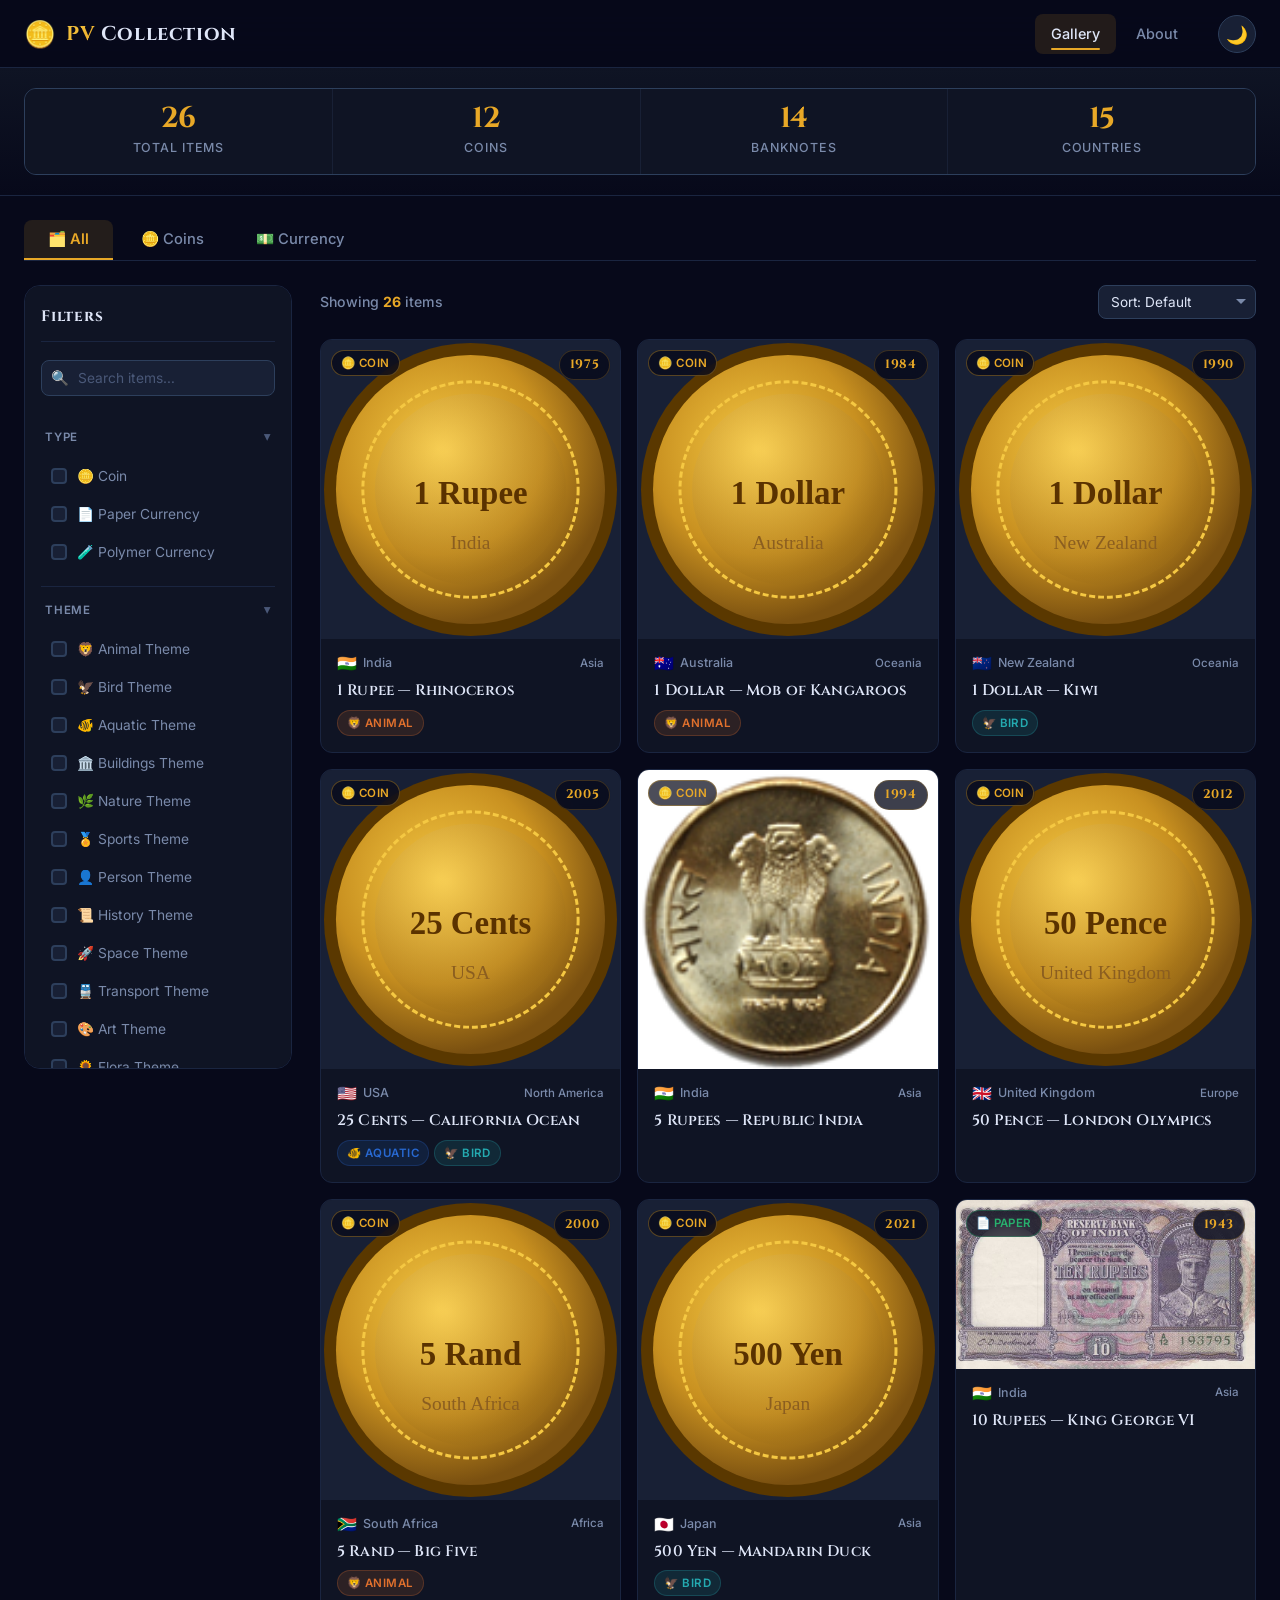
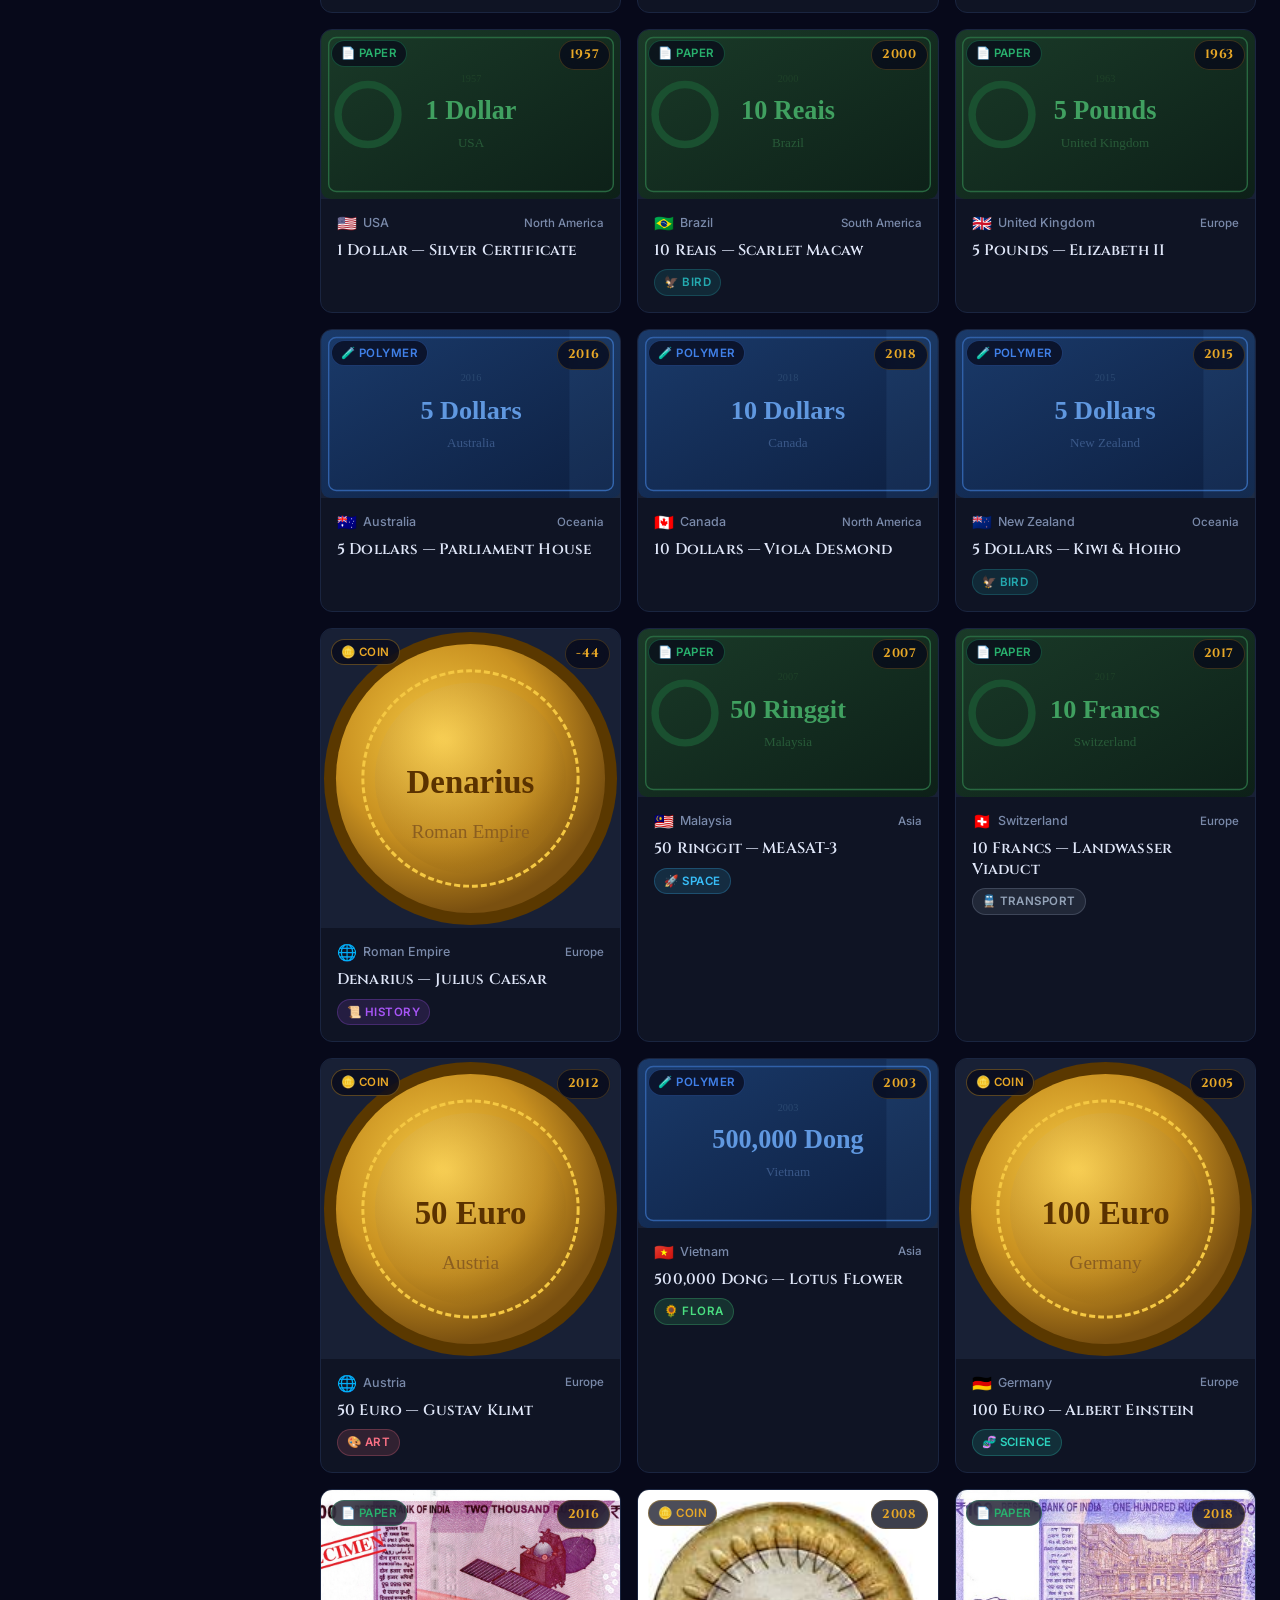
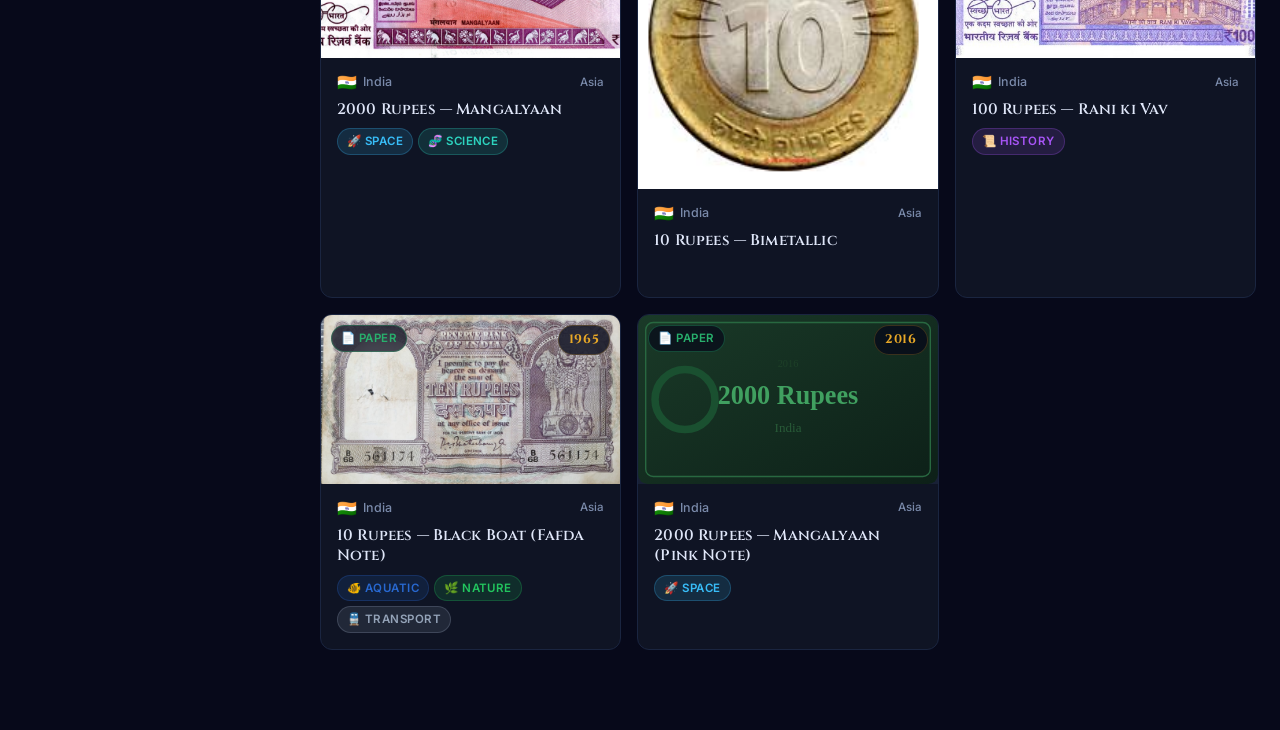
==== commit 34e77c4b: "Added the new logic to add entries" ====
--- a/admin.html
+++ b/admin.html
@@ -5,6 +5,23 @@
   <meta name="viewport" content="width=device-width, initial-scale=1.0">
   <meta name="robots" content="noindex, nofollow">
   <title>PV Collection — Admin Dashboard</title>
+
+  <!-- Public-host guard.
+       A static client-side password gate is NOT real security — anyone
+       hitting this URL can read the JS, the stored hash, and the collection
+       data. So on any non-local host (e.g. GitHub Pages, custom domain)
+       we redirect to the gallery before rendering anything. Admin is
+       intended for local editing only; commit the generated JSON to publish. -->
+  <script>
+    (function() {
+      var p = location.protocol, h = location.hostname;
+      var local = p === 'file:' || h === 'localhost' || h === '127.0.0.1'
+               || h === '::1'   || h.endsWith('.local');
+      if (!local) {
+        location.replace('index.html');
+      }
+    })();
+  </script>
 
   <!-- Google Fonts -->
   <link rel="preconnect" href="https://fonts.googleapis.com">
@@ -94,7 +111,11 @@
       </div>
 
       <div class="admin-header__right">
-        <span class="admin-user">Welcome, Admin</span>
+        <!-- Folder connection status -->
+        <div id="folder-status" style="display:flex;align-items:center;gap:8px;padding:6px 14px;background:var(--surface-2);border:1px solid var(--border);border-radius:var(--r-full);font-size:0.78rem;cursor:pointer;transition:all 0.25s" title="Click to connect your project folder for auto-save">
+          <span id="folder-status-dot" style="width:8px;height:8px;border-radius:50%;background:#e05252;flex-shrink:0"></span>
+          <span id="folder-status-text" style="color:var(--text-muted);white-space:nowrap">Not connected</span>
+        </div>
         <a href="index.html" class="btn-secondary" style="text-decoration:none">← View Gallery</a>
         <button class="btn-secondary" id="btn-logout">🚪 Logout</button>
       </div>
@@ -137,18 +158,25 @@
             <!-- Drop Zone -->
             <div class="drop-zone" id="drop-zone" role="button" tabindex="0"
                  aria-label="Upload images — drag and drop or click to browse">
-              <!-- Hidden file input -->
-              <input type="file" id="img-input" accept="image/*" multiple
+              <!-- Hidden file input. Explicit extension list in addition
+                   to image/* because some copies (e.g. WhatsApp exports on
+                   Windows) arrive without a recognized MIME type, which
+                   would otherwise be greyed out in the picker. -->
+              <input type="file" id="img-input"
+                     accept="image/*,.jpg,.jpeg,.png,.webp,.gif,.bmp,.avif,.heic,.heif,.tif,.tiff"
+                     multiple
                      style="display:none" aria-hidden="true">
               <div class="drop-zone__content">
                 <div class="drop-zone__icon" aria-hidden="true">📸</div>
                 <p class="drop-zone__text">Drag &amp; drop images here</p>
                 <p class="drop-zone__sub">— or —</p>
-                <button type="button" class="btn-secondary"
-                        onclick="document.getElementById('img-input').click()">
+                <!-- Click handler is bound in JS so it can stopPropagation
+                     and avoid double-firing the drop-zone's click handler,
+                     which otherwise cancels the file picker on some browsers. -->
+                <button type="button" class="btn-secondary" id="btn-browse-files">
                   Browse Files
                 </button>
-                <p class="drop-zone__hint">JPG · PNG · WebP · up to 4 images</p>
+                <p class="drop-zone__hint">JPG · PNG · WebP · HEIC · up to 4 images</p>
               </div>
             </div>
 
@@ -158,10 +186,14 @@
             <!-- Upload tips -->
             <div style="margin-top:16px;padding:14px;background:var(--surface-2);border-radius:var(--r-md);border:1px solid var(--border)">
               <p style="font-size:0.78rem;color:var(--text-muted);line-height:1.6">
-                <strong style="color:var(--gold);display:block;margin-bottom:4px">💡 Image Tips</strong>
-                Upload the front (obverse) image first, then back (reverse) if available.
-                Square crops work best for coins. Landscape for banknotes.
-                Recommended: ≥ 800px wide, JPG or WebP format.
+                <strong style="color:var(--gold);display:block;margin-bottom:4px">💡 Image Tips — Order matters</strong>
+                <strong style="color:var(--text)">1st</strong> image = <em>Front (Obverse)</em>,
+                <strong style="color:var(--text)">2nd</strong> = <em>Back (Reverse)</em>,
+                extras follow. Filenames will be generated as
+                <code style="color:var(--gold)">&lt;id&gt;.jpg</code>,
+                <code style="color:var(--gold)">&lt;id&gt;_back.jpg</code>, etc.
+                Square crops work best for coins, landscape for banknotes.
+                Recommended: ≥ 800px wide, JPG or WebP.
               </p>
             </div>
 
@@ -413,14 +445,26 @@
           </table>
         </div>
 
-        <!-- Export All tip -->
+        <!-- Save / Export Actions -->
         <div style="margin-top:16px;padding:14px;background:var(--surface-2);border-radius:var(--r-md);border:1px solid var(--border)">
-          <p style="font-size:0.8rem;color:var(--text-muted);line-height:1.6">
-            <strong style="color:var(--gold)">📌 Note:</strong>
-            Edits and deletions above are previewed in-browser only.
-            After making changes, use the <em>Generate Entry</em> button to get the updated JSON,
-            then commit <code>data/collection.json</code> to your repository to publish permanently.
-          </p>
+          <div style="display:flex;align-items:center;justify-content:space-between;flex-wrap:wrap;gap:12px">
+            <p id="save-status-msg" style="font-size:0.8rem;color:var(--text-muted);line-height:1.6;margin:0;flex:1;min-width:200px">
+              <strong style="color:var(--gold)">📌 Tip:</strong>
+              Connect your project folder (top-right) to auto-save changes directly to <code>collection.json</code>.
+              Or download manually below.
+            </p>
+            <div style="display:flex;gap:8px;flex-shrink:0;flex-wrap:wrap">
+              <button class="btn-primary" id="btn-connect-folder" title="Pick your PV-Collection project folder — auto-saves on every change">
+                📂 Connect Project Folder
+              </button>
+              <button class="btn-secondary" id="btn-export-json" title="Download the complete collection.json file">
+                📥 Download collection.json
+              </button>
+              <button class="btn-secondary" id="btn-clear-local" title="Remove locally-saved changes and revert to the committed collection.json">
+                🗑️ Clear Local Changes
+              </button>
+            </div>
+          </div>
         </div>
 
       </section>
@@ -460,6 +504,7 @@
 
 
 <!-- ── Scripts ────────────────────────────────────────────────── -->
+<script src="assets/js/image-store.js"></script>
 <script src="assets/js/data.js"></script>
 <script src="assets/js/admin.js"></script>
 
@@ -483,8 +528,9 @@
       showMsg(msgEl, '❌ New passwords do not match.', 'var(--red)'); return;
     }
 
-    // Verify current password
-    const storedHash = localStorage.getItem('pvc_admin_hash');
+    // Verify current password against user-set hash or shipped default
+    const DEFAULT_HASH = '2bcf817b9eb43327412bcc48ca82a1fca0af8f2aedcd22b2838079a3b32ef0f5';
+    const storedHash = localStorage.getItem('pvc_admin_hash') || DEFAULT_HASH;
     const curHash = await sha256hex(cur);
     if (curHash !== storedHash) {
       showMsg(msgEl, '❌ Current password is incorrect.', 'var(--red)'); return;
--- a/assets/css/main.css
+++ b/assets/css/main.css
@@ -615,10 +615,12 @@
 
 /* ── Responsive ────────────────────────────────────────────── */
 @media (max-width: 1100px) {
+  :root {
+    --sidebar-width: 240px;
+  }
   .content-area {
     grid-template-columns: 240px 1fr;
   }
-  --sidebar-width: 240px;
 }
 
 @media (max-width: 900px) {
--- a/assets/css/admin.css
+++ b/assets/css/admin.css
@@ -364,6 +364,22 @@
 }
 .preview-item__remove:hover { background: var(--red); transform: scale(1.1); }
 
+.preview-item__side {
+  position: absolute;
+  top: 4px;
+  left: 4px;
+  padding: 2px 8px;
+  background: rgba(7,9,26,0.85);
+  border: 1px solid var(--gold-muted-2);
+  color: var(--gold);
+  font-size: 0.62rem;
+  font-weight: 700;
+  letter-spacing: 0.06em;
+  text-transform: uppercase;
+  border-radius: var(--r-full);
+  backdrop-filter: blur(6px);
+}
+
 /* ── Item Form ─────────────────────────────────────────────── */
 .item-form { display: flex; flex-direction: column; gap: 16px; }
 
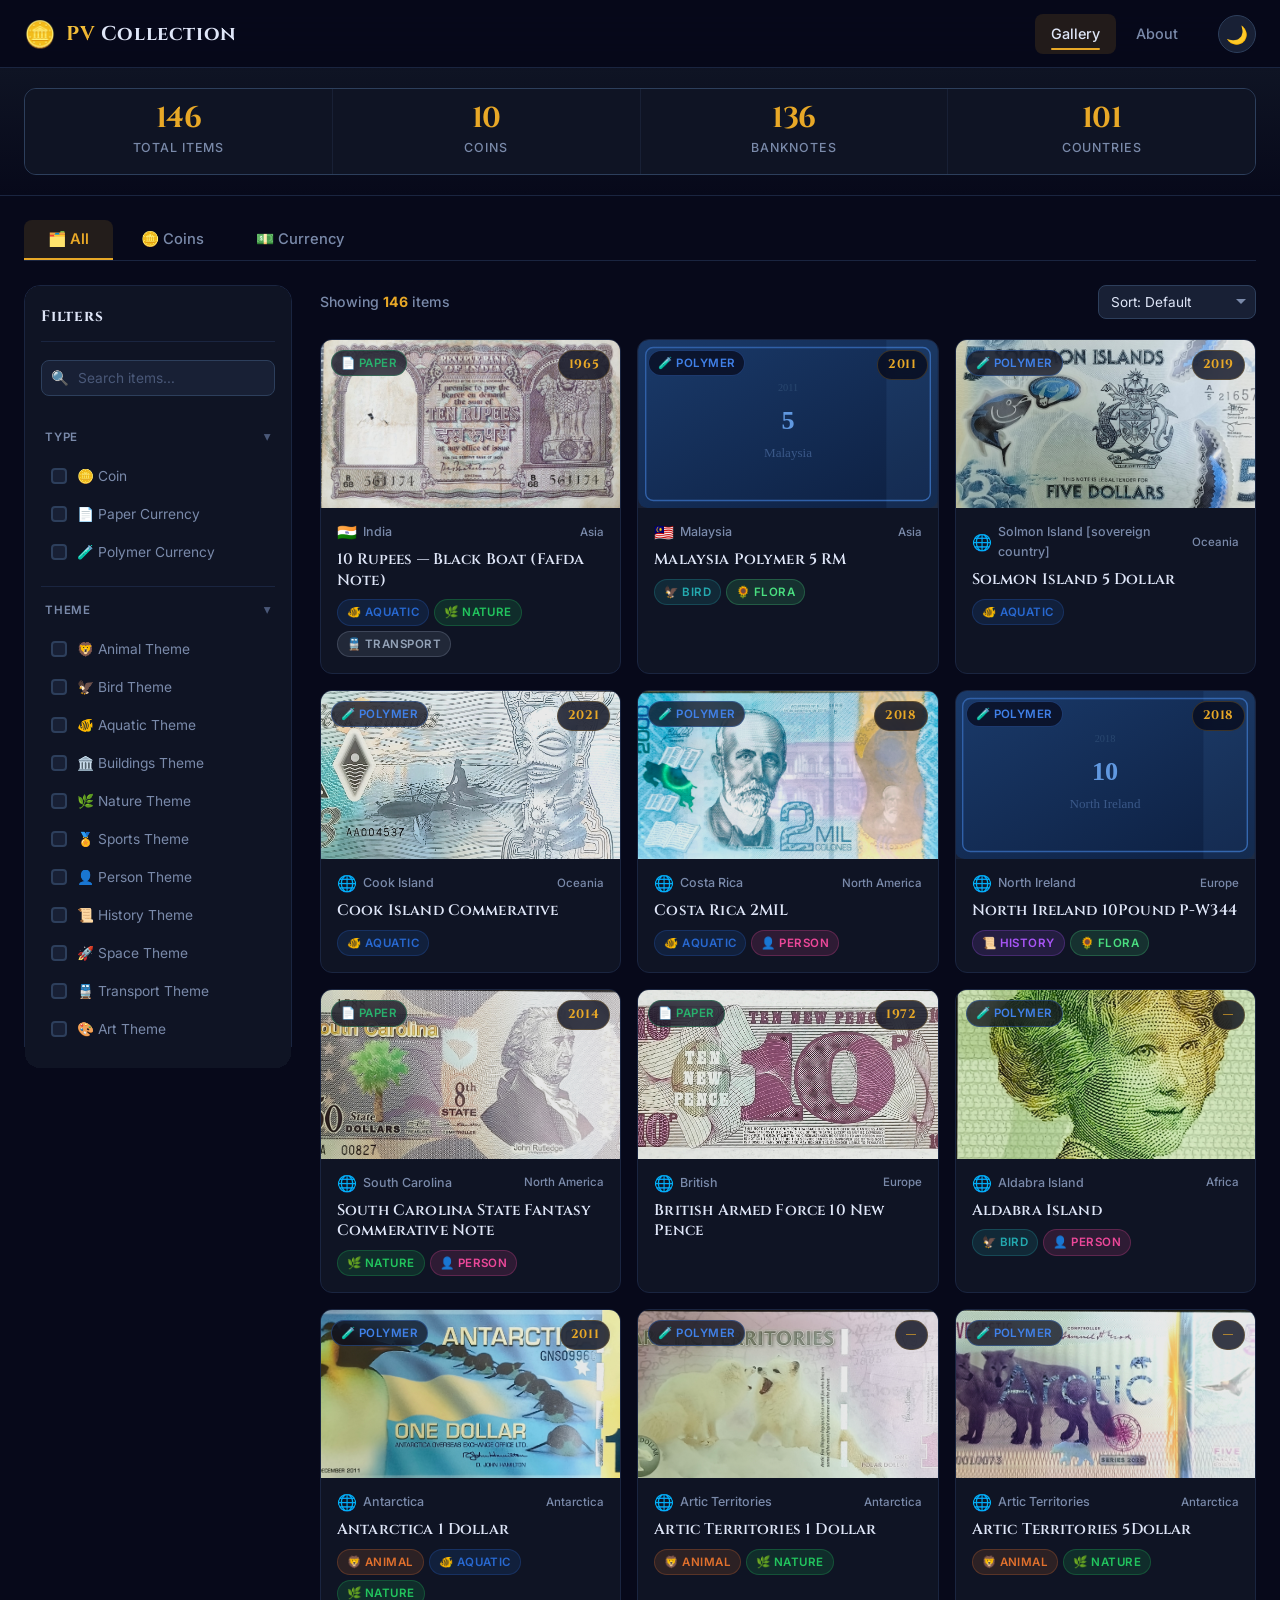
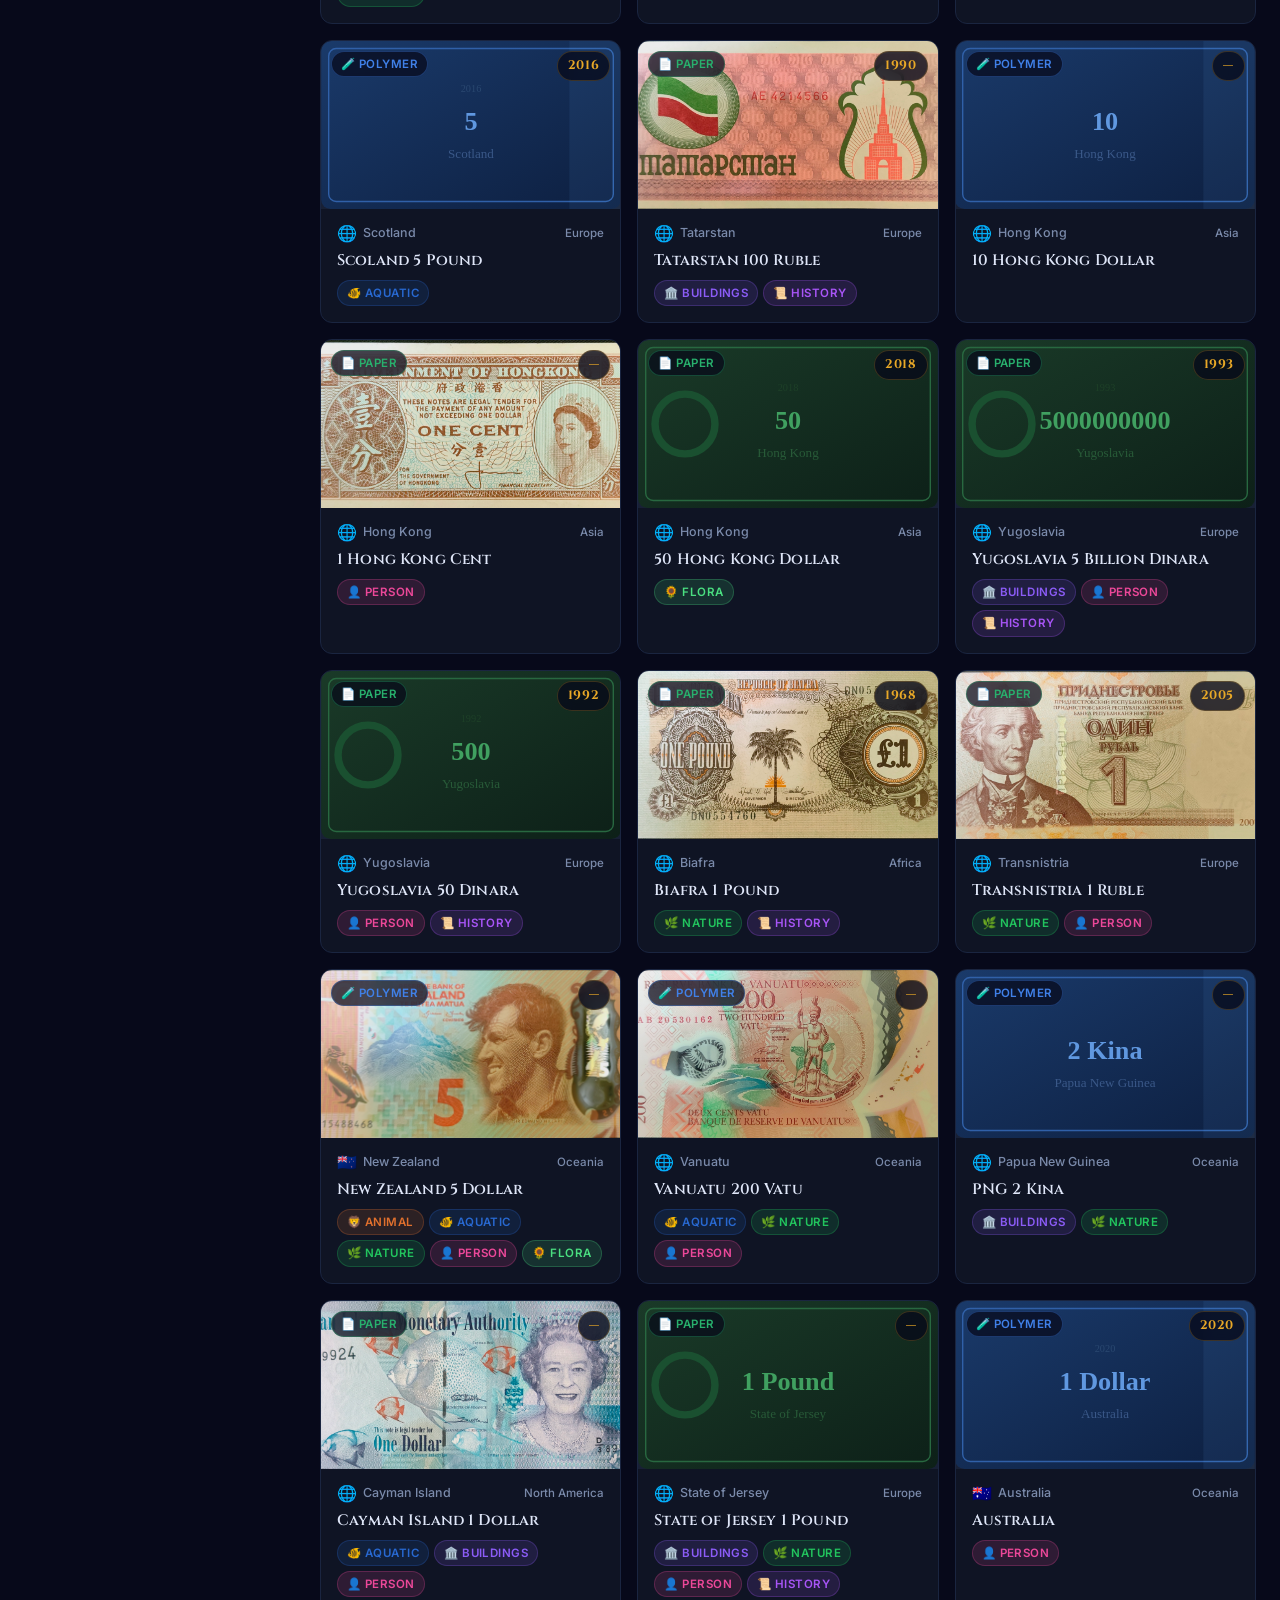
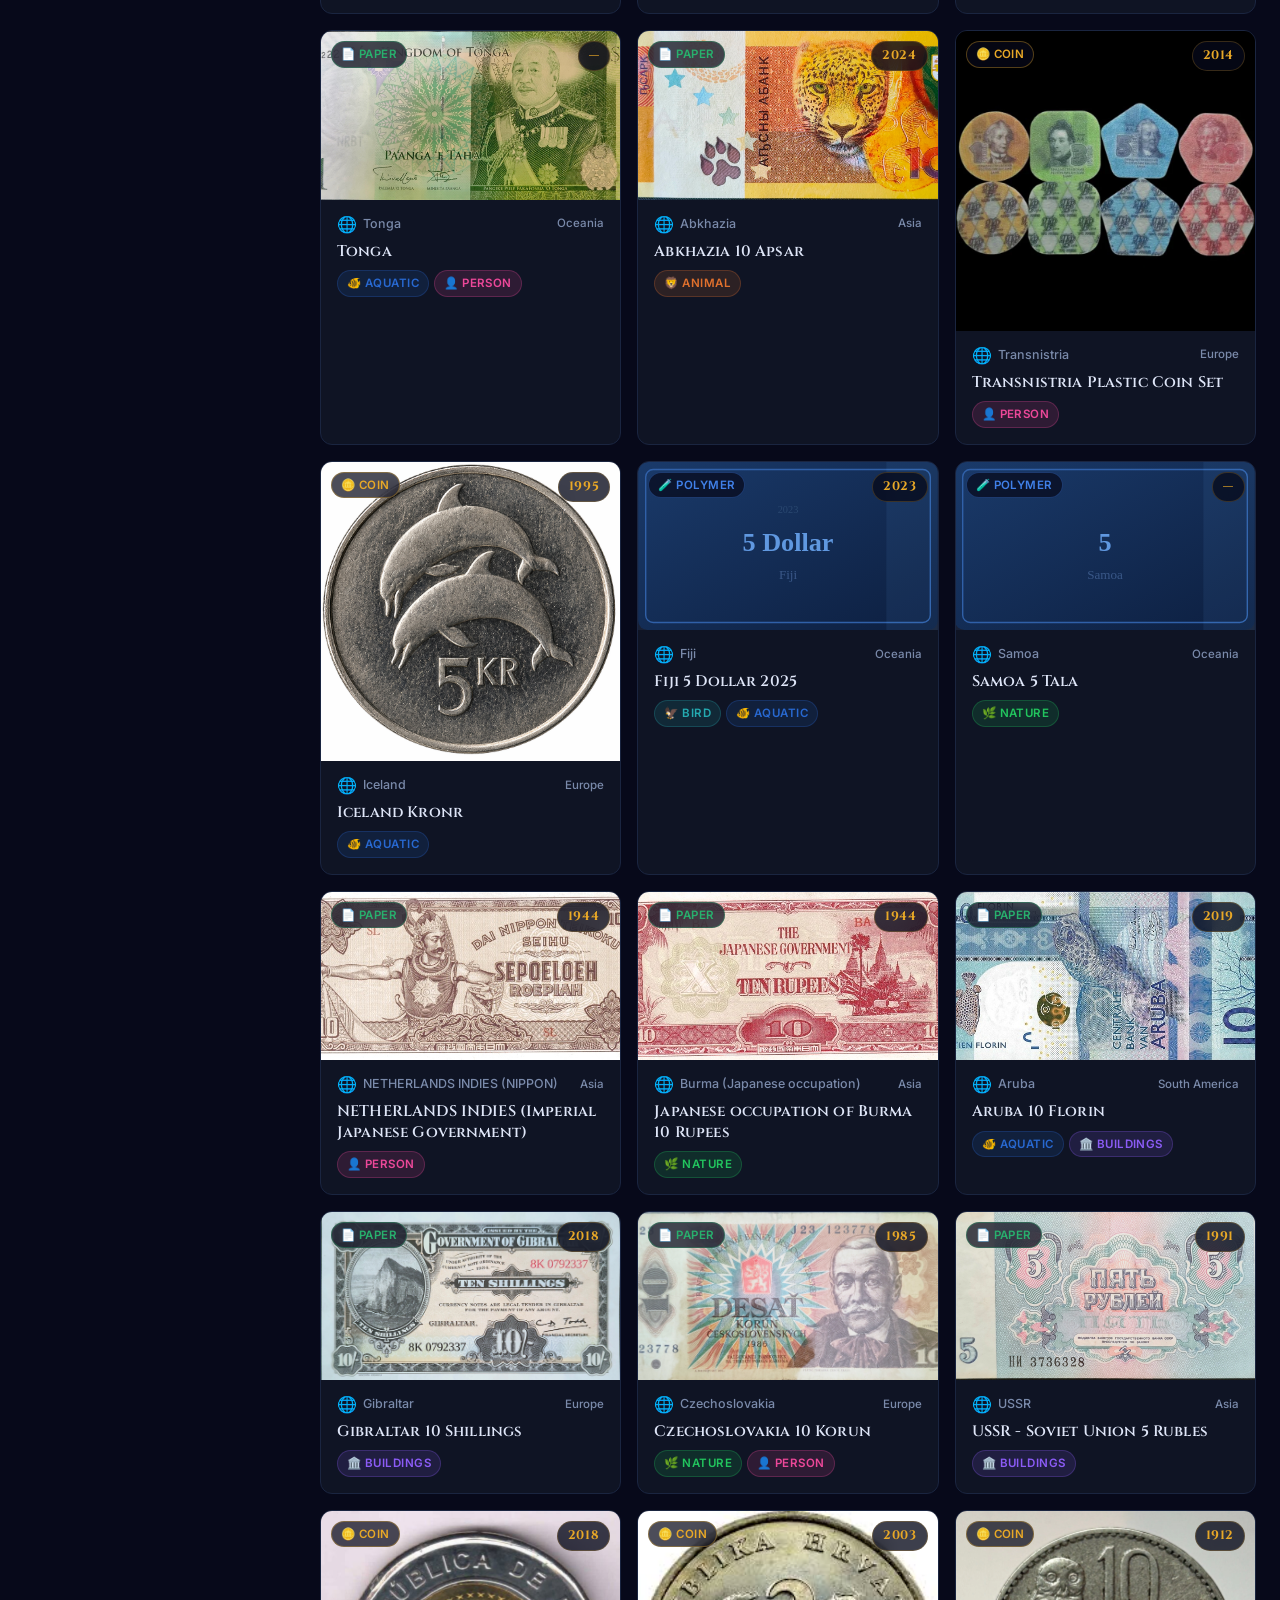
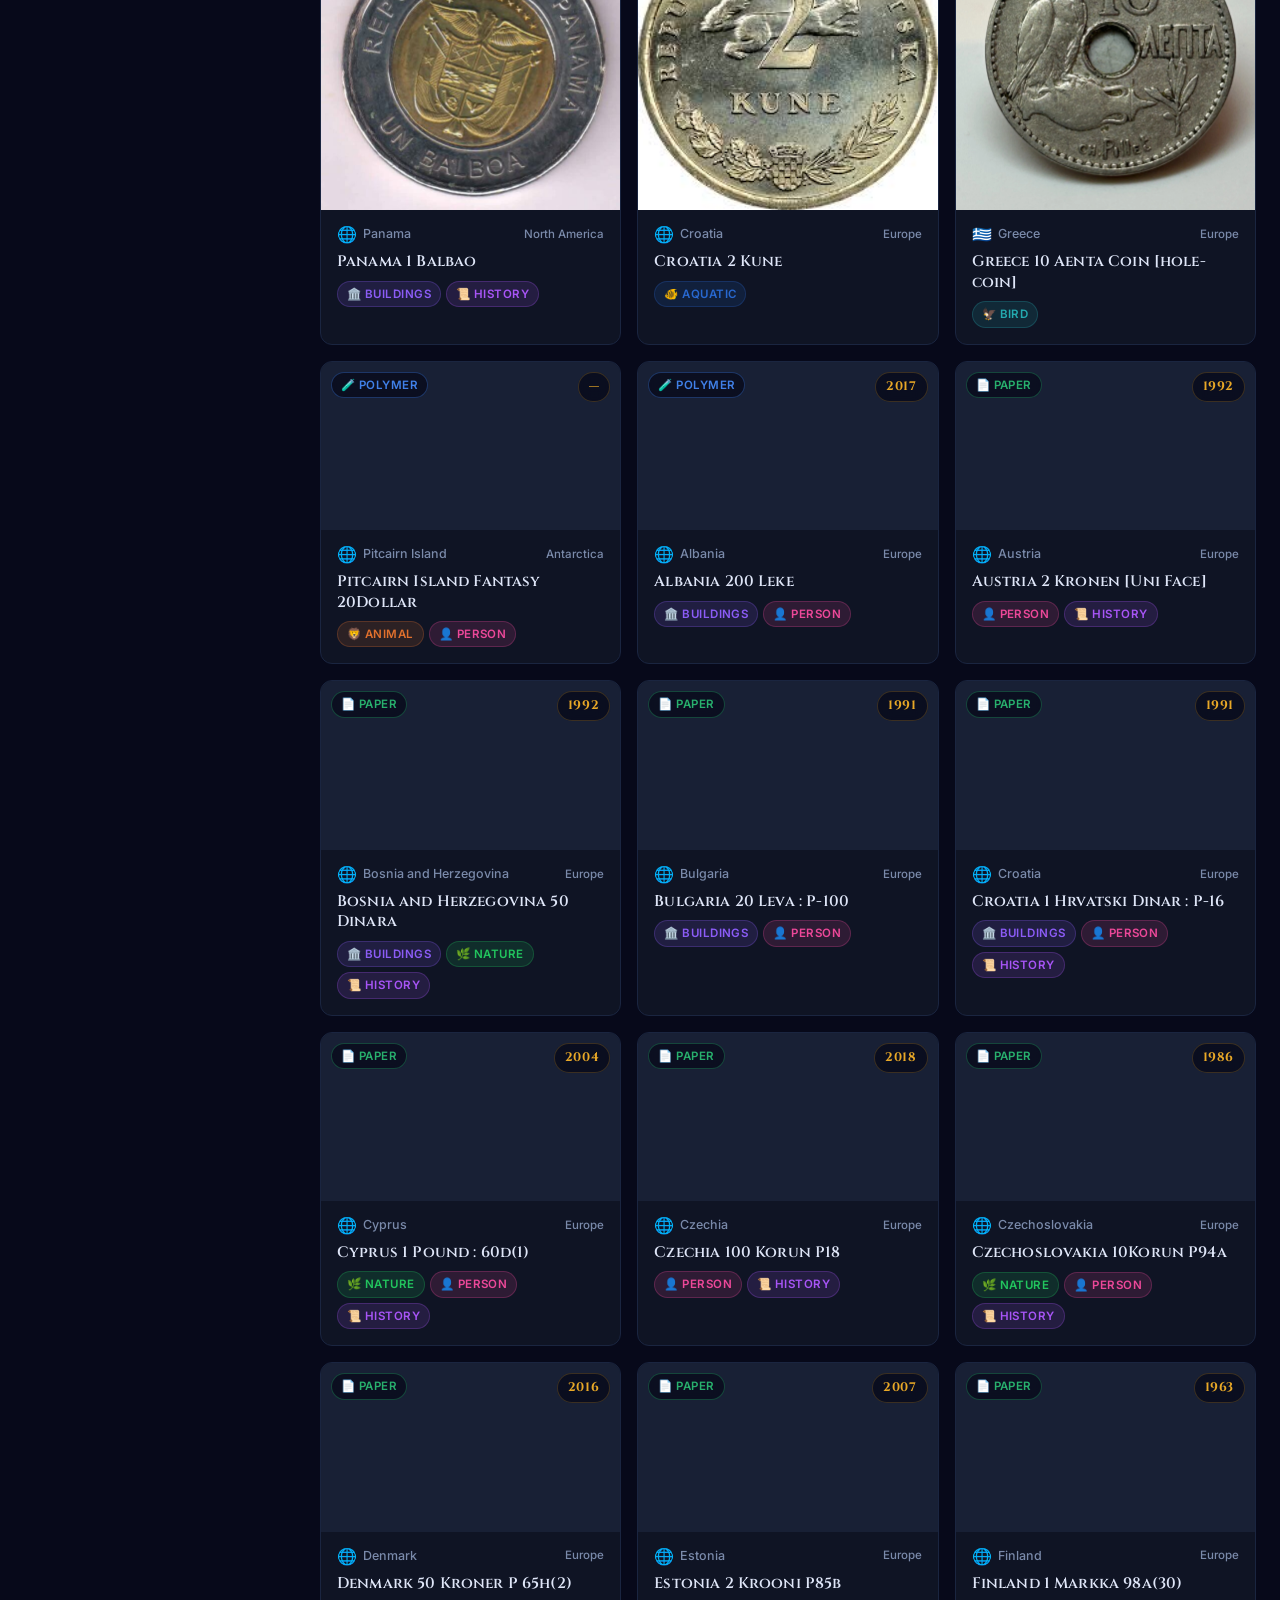
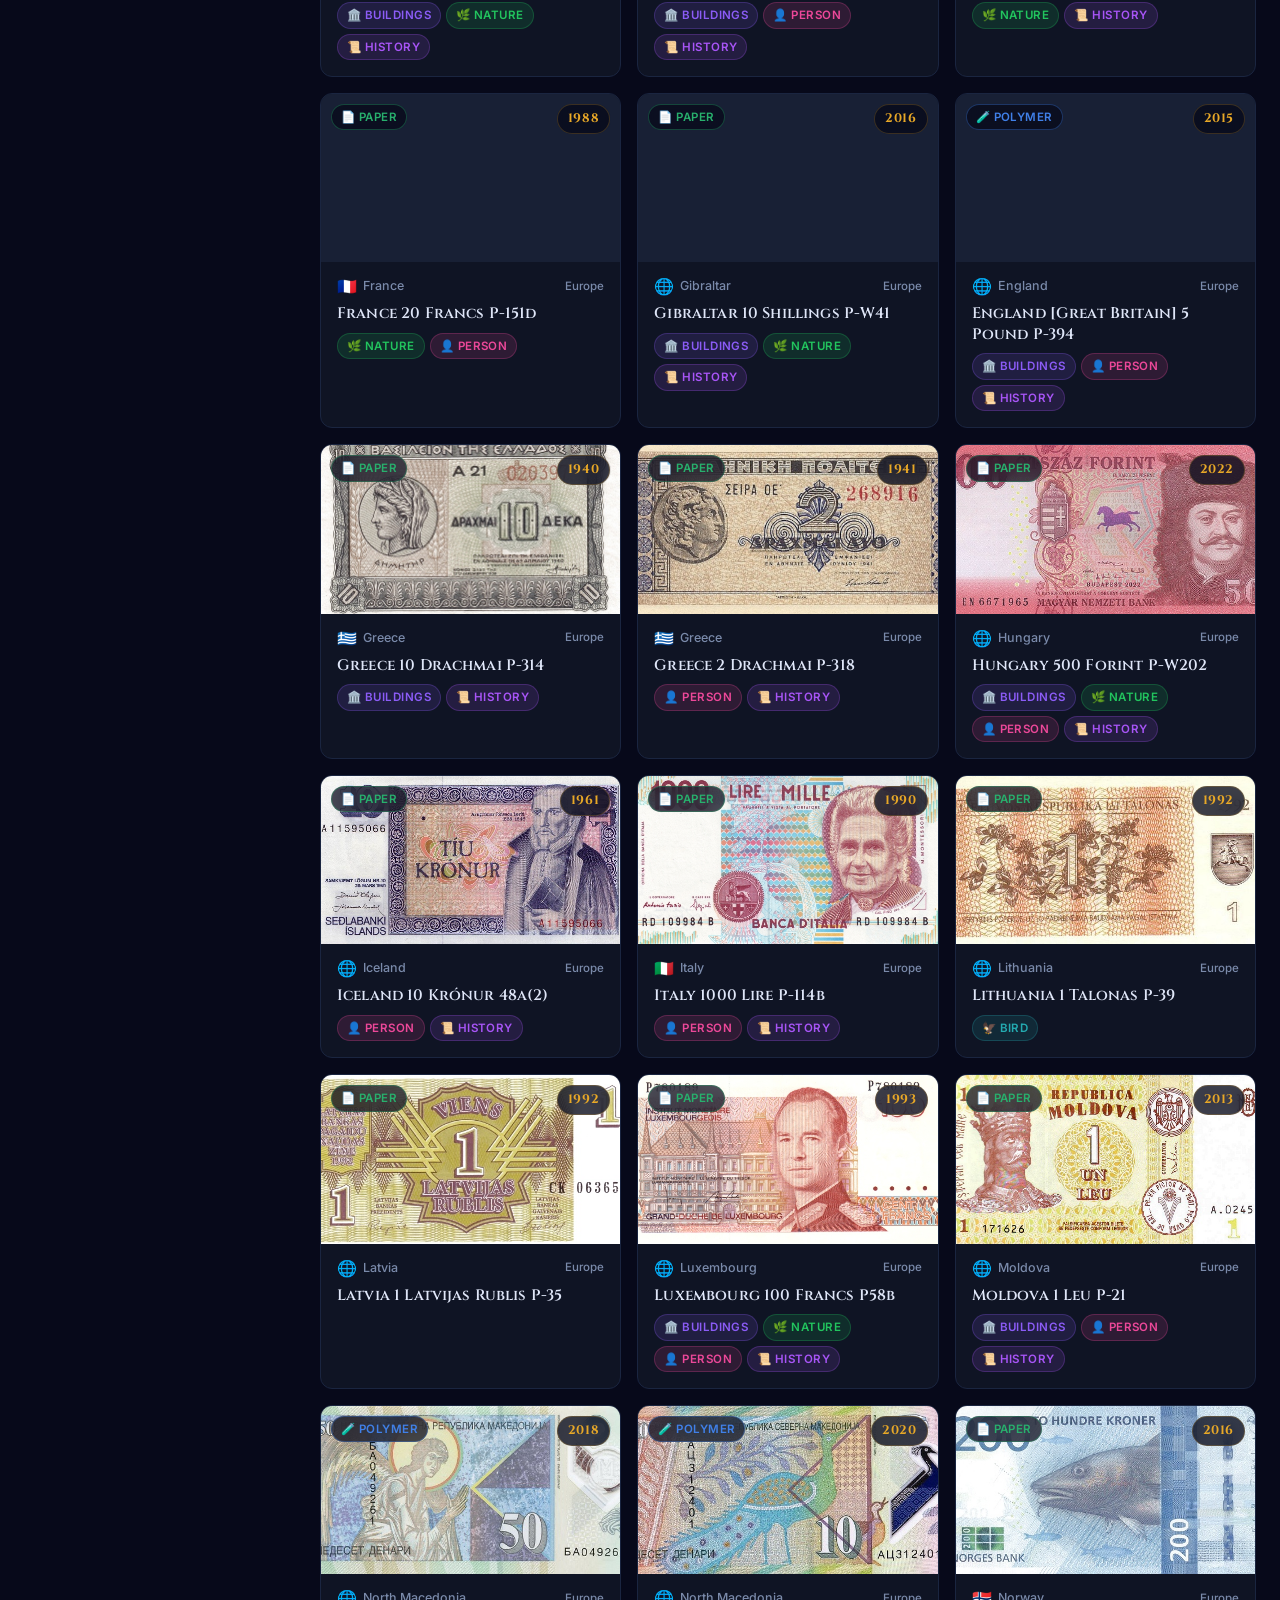
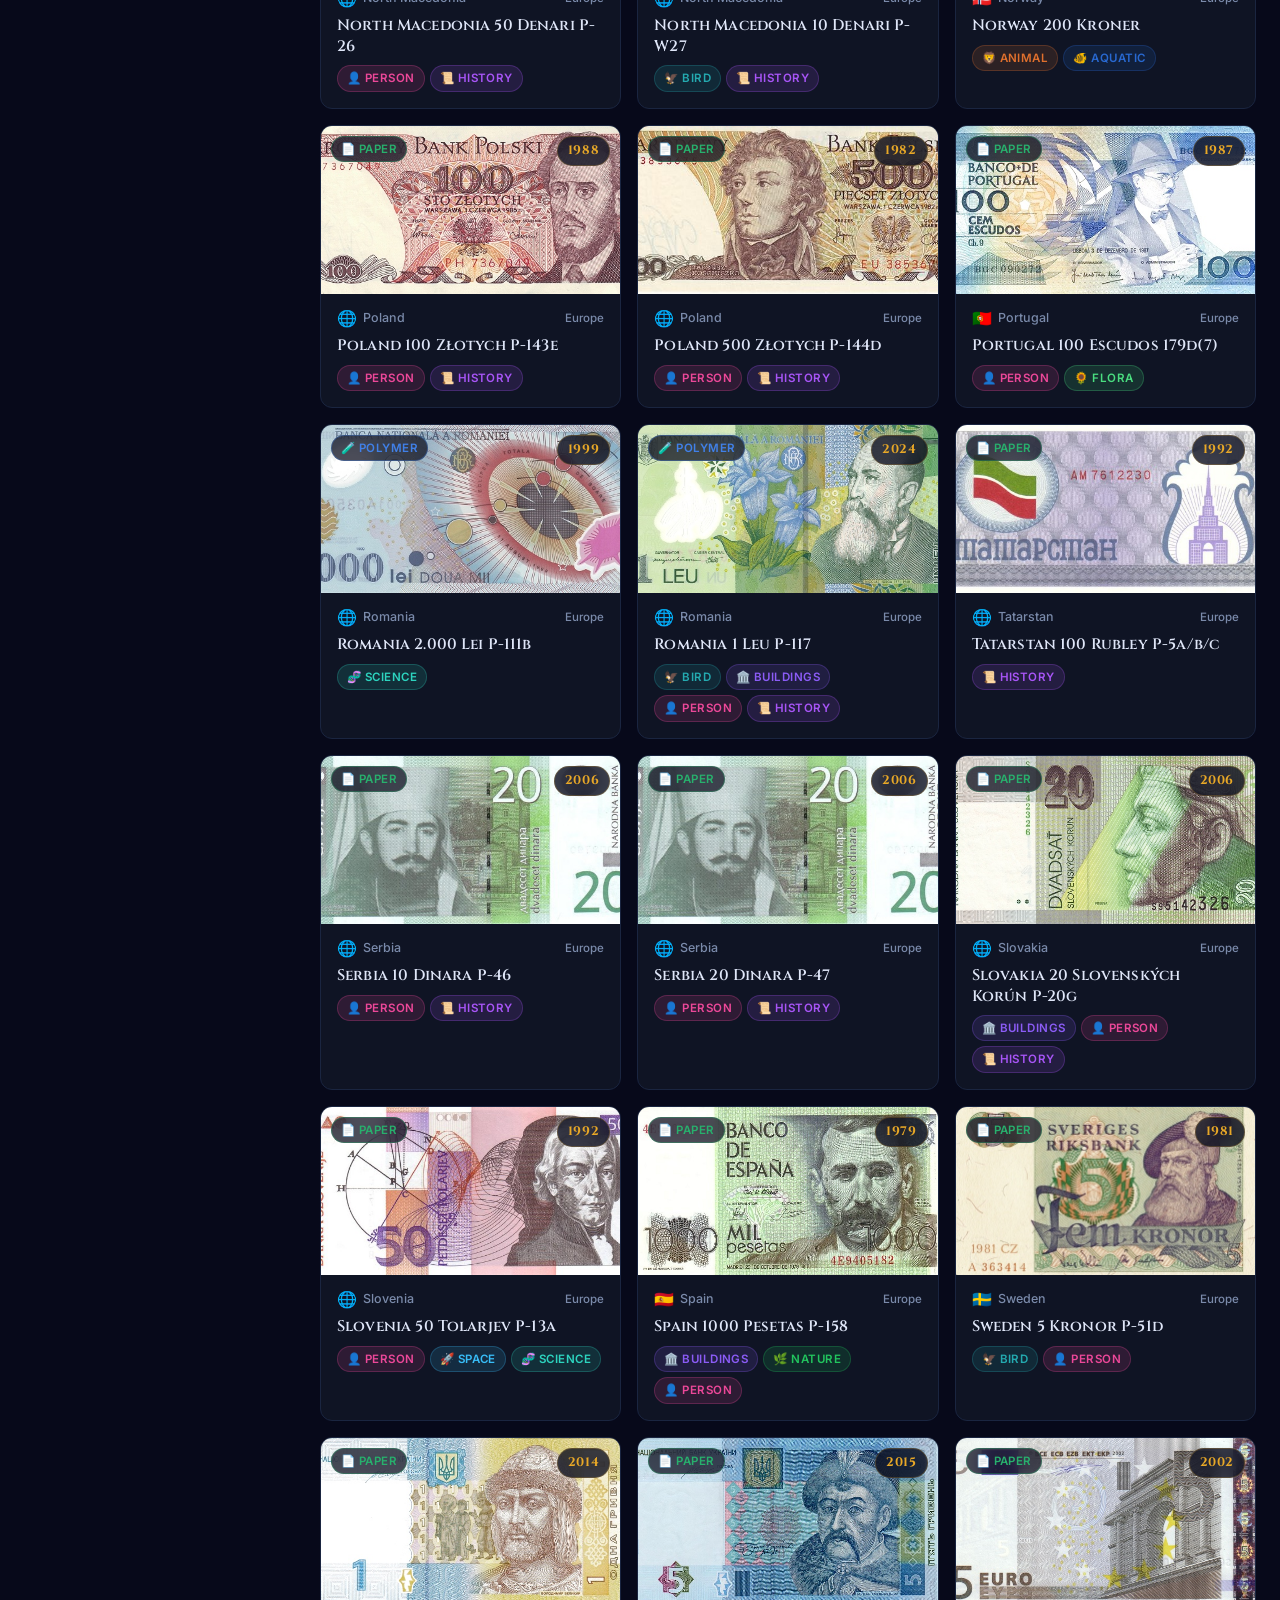
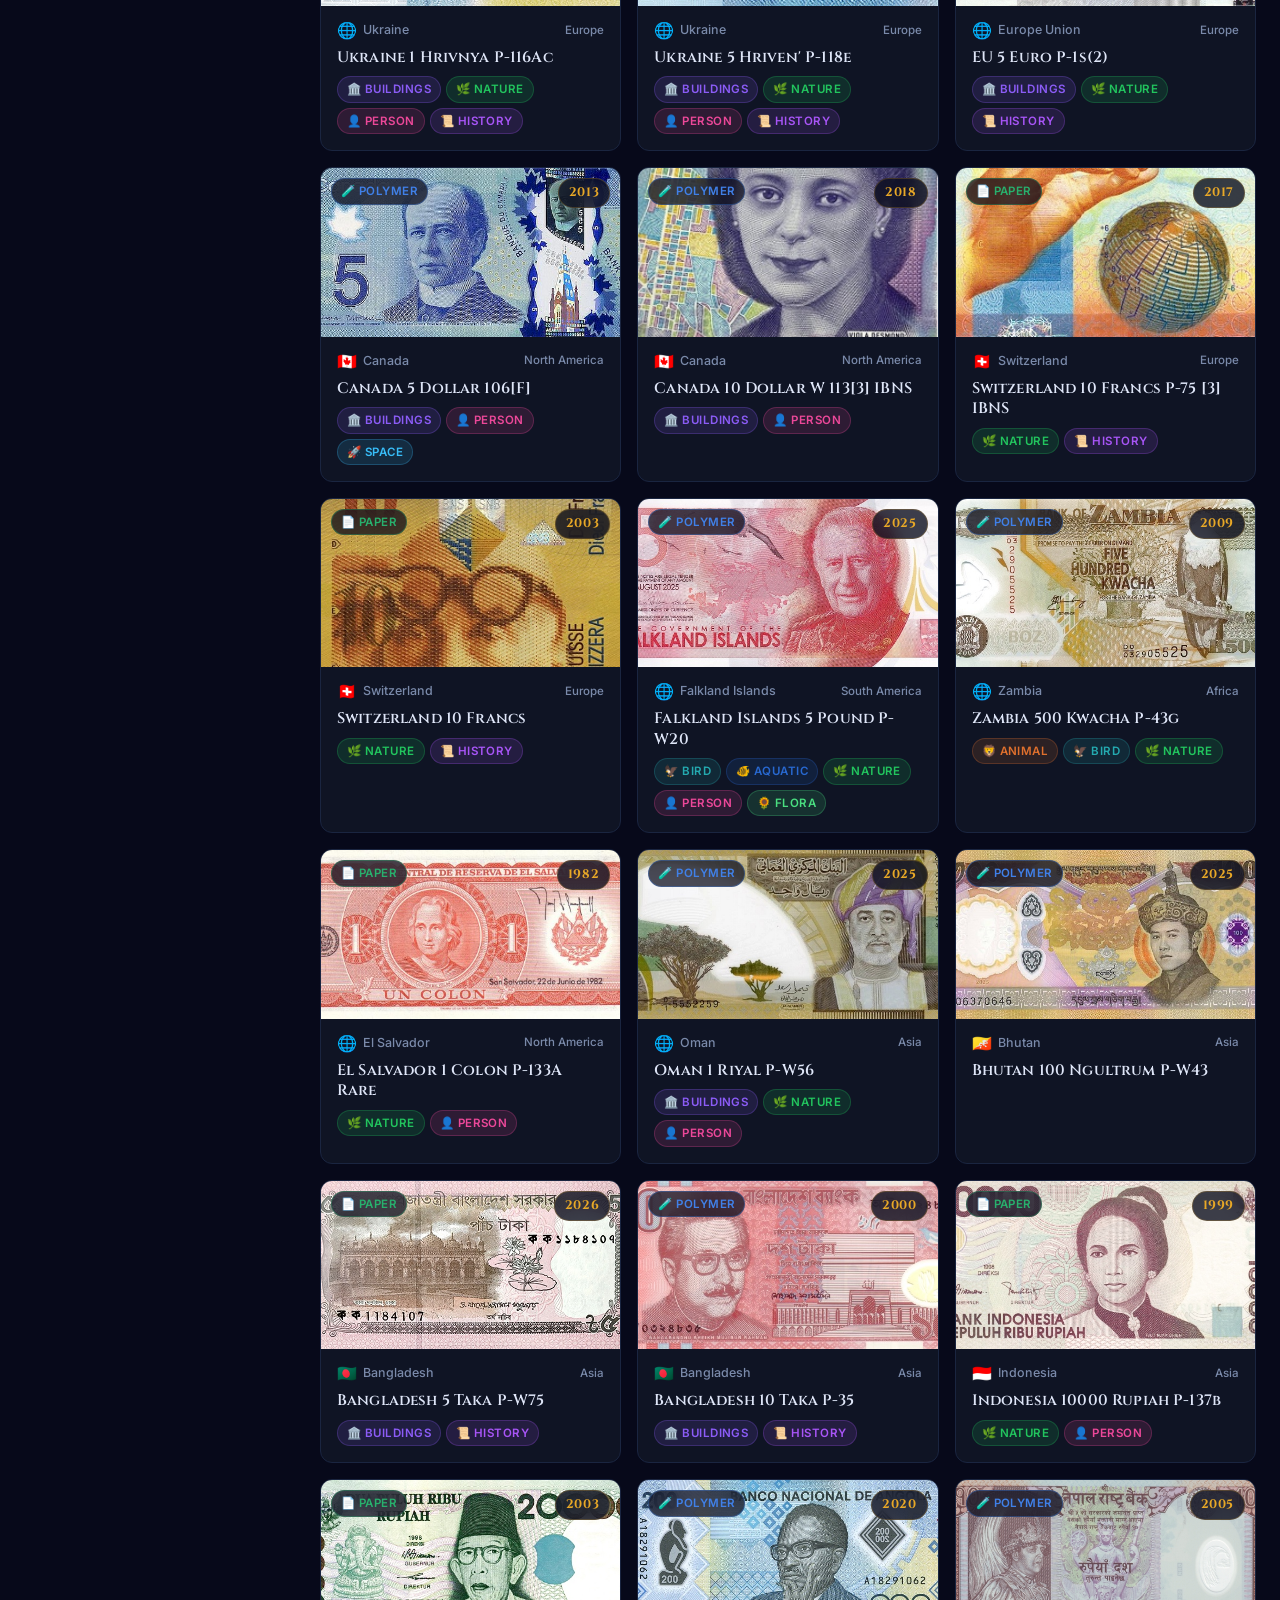
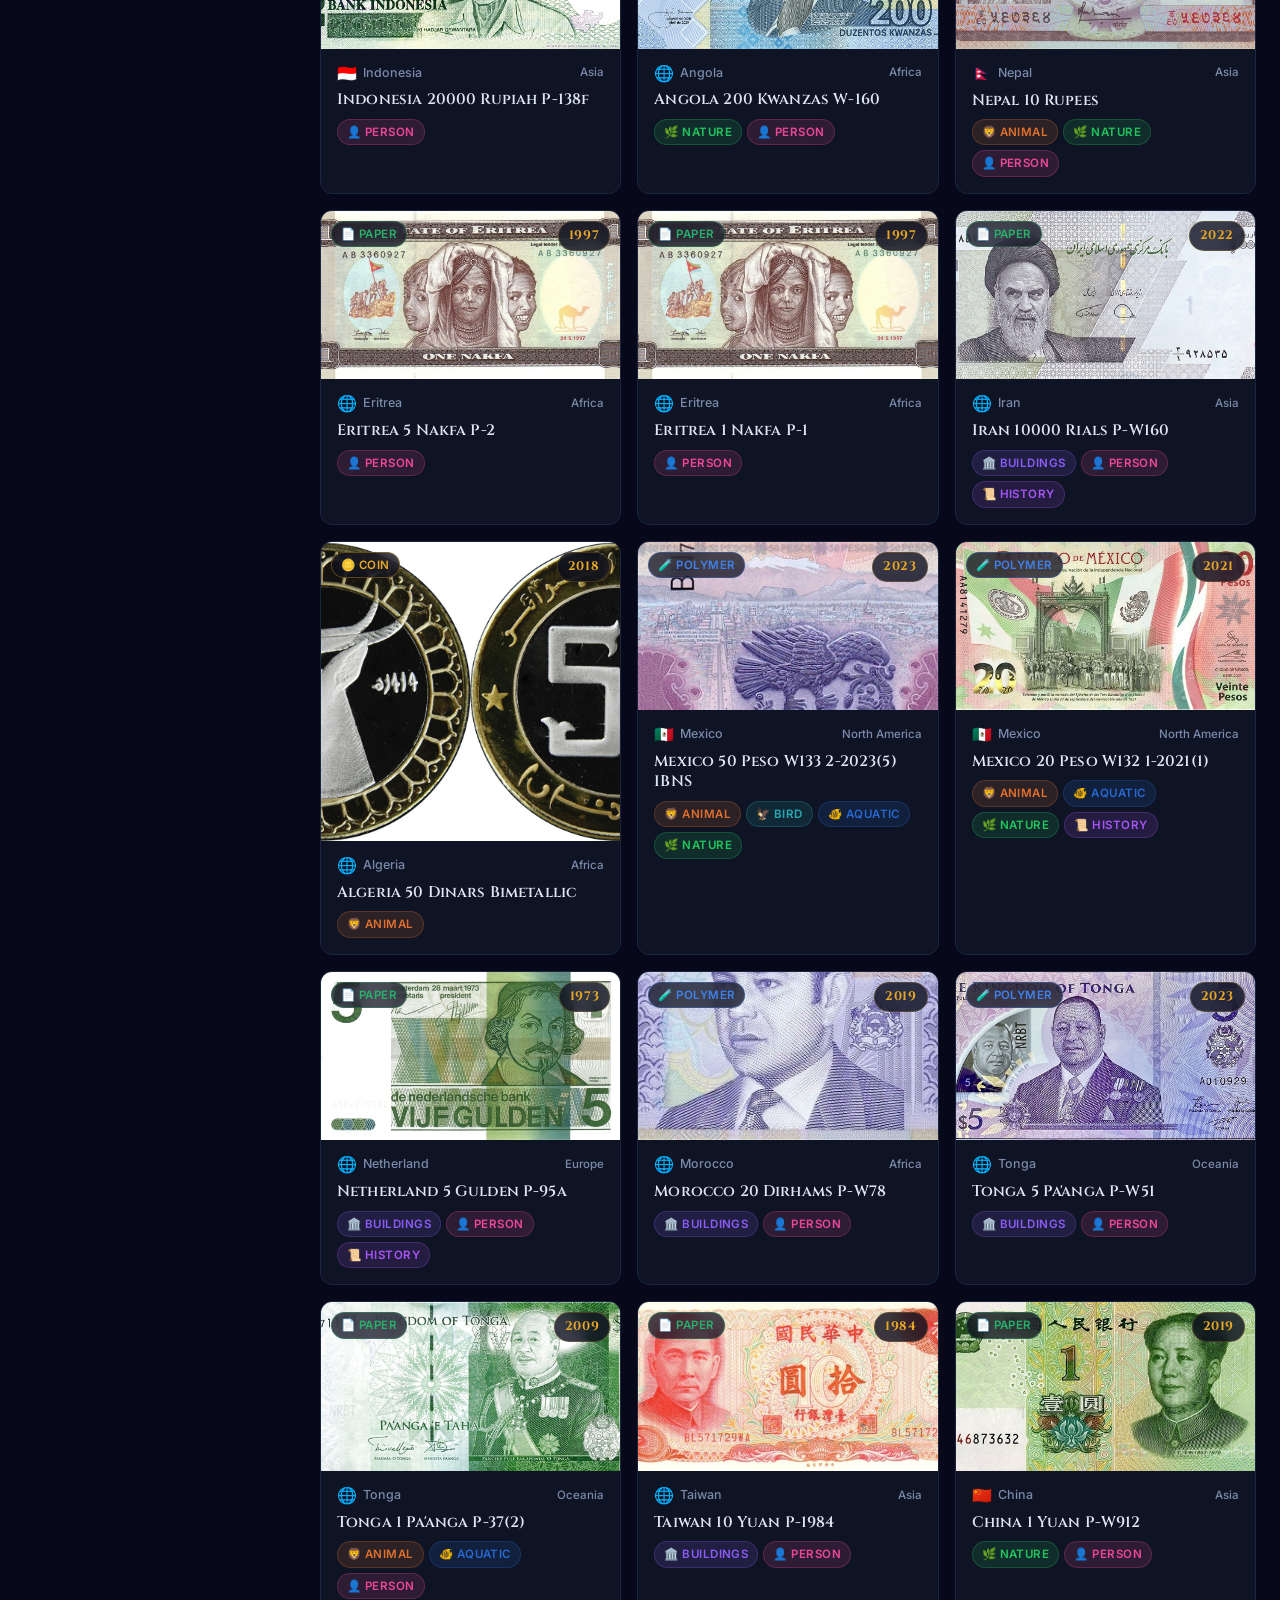
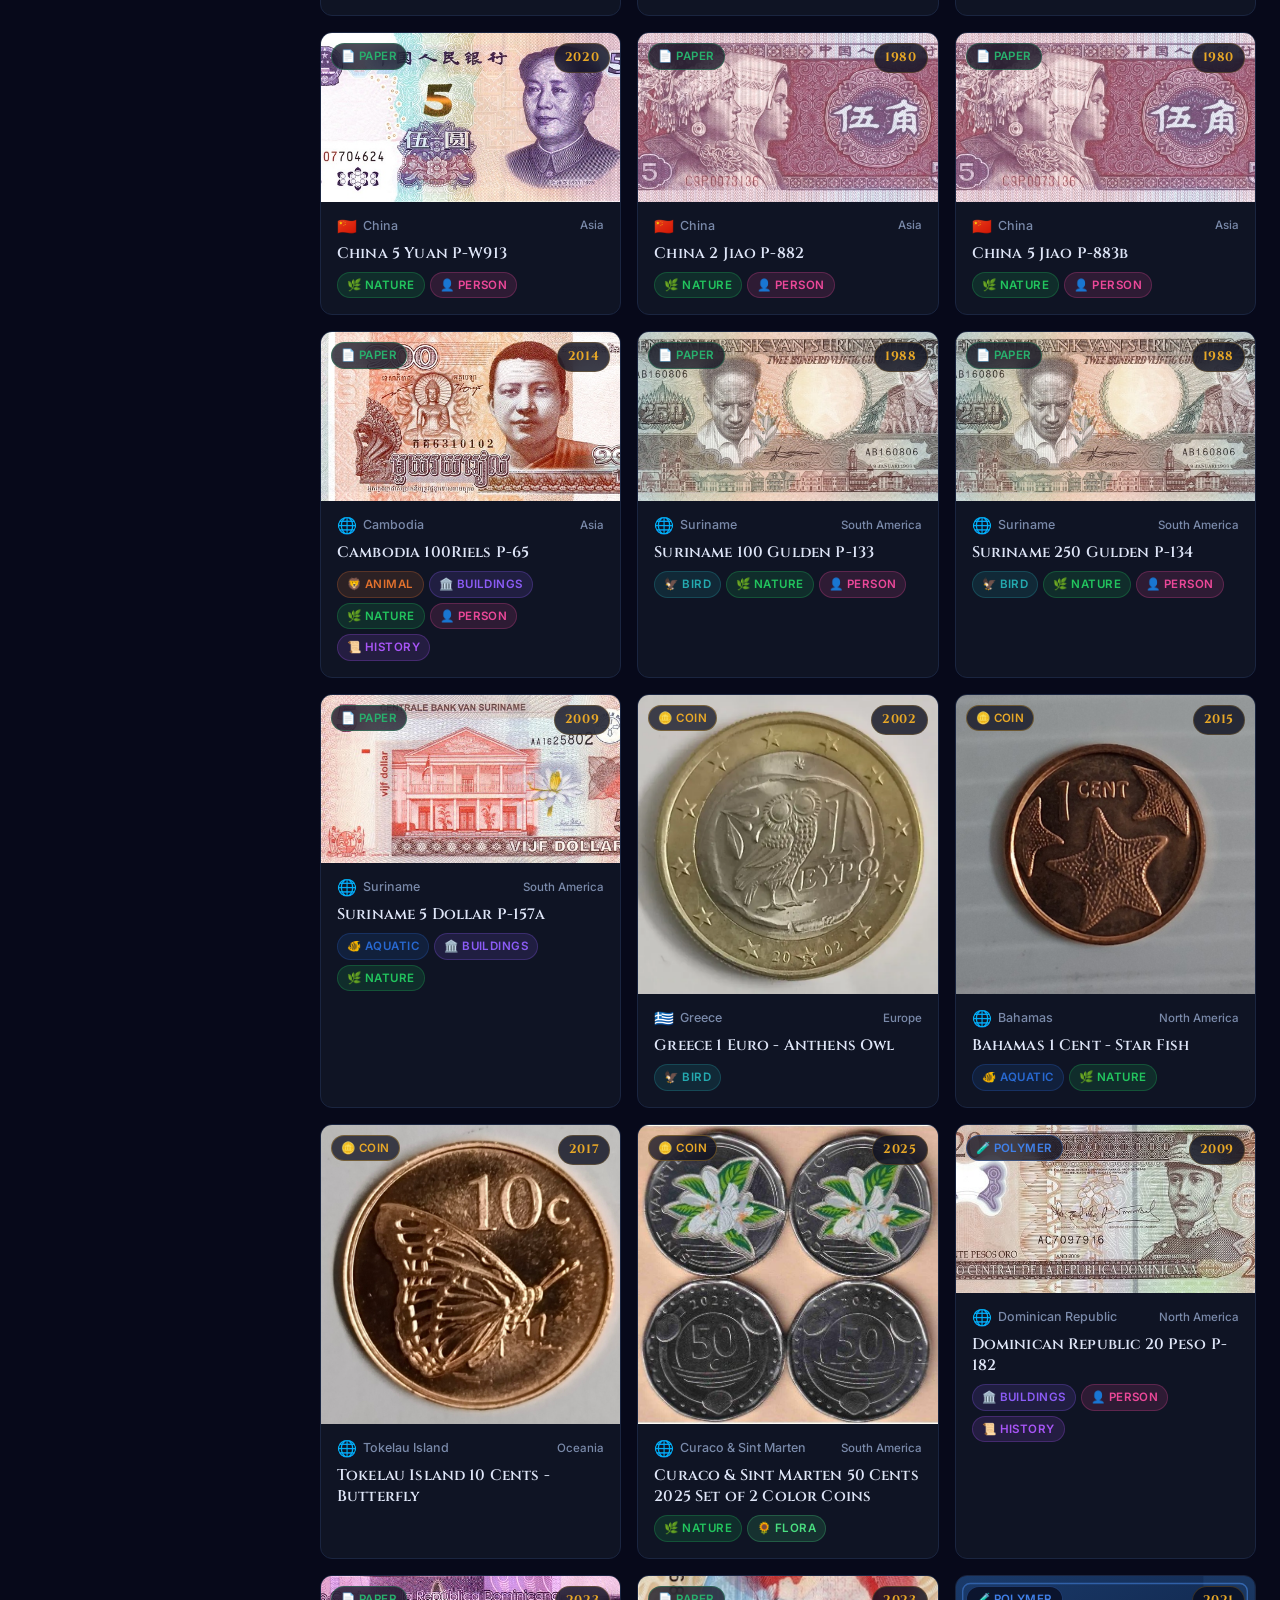
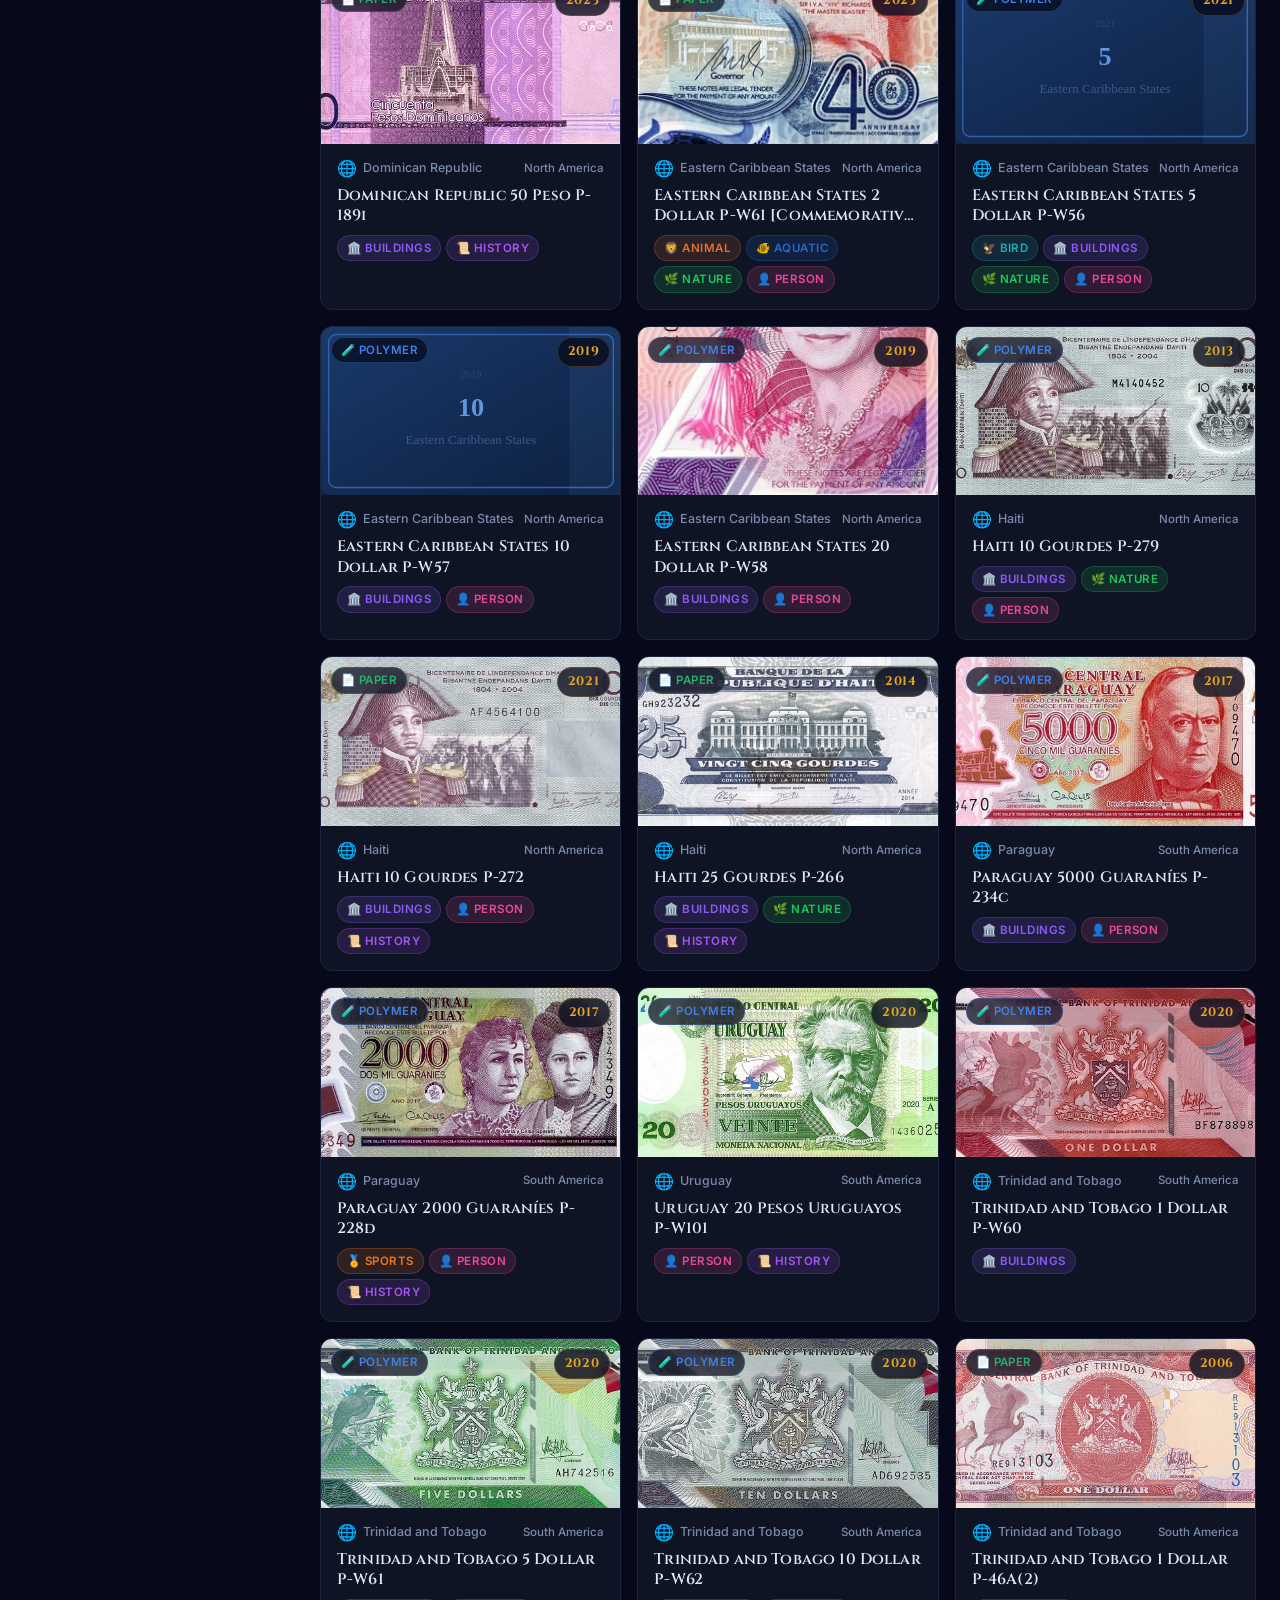
==== commit 9744ffd1: "Commited new collection" ====
--- a/admin.html
+++ b/admin.html
@@ -504,9 +504,9 @@
 
 
 <!-- ── Scripts ────────────────────────────────────────────────── -->
-<script src="assets/js/image-store.js"></script>
-<script src="assets/js/data.js"></script>
-<script src="assets/js/admin.js"></script>
+<script src="assets/js/image-store.js?v=2"></script>
+<script src="assets/js/data.js?v=2"></script>
+<script src="assets/js/admin.js?v=2"></script>
 
 <!-- Inline: Change Password form (thin, self-contained) -->
 <script>
--- a/assets/css/main.css
+++ b/assets/css/main.css
@@ -150,6 +150,7 @@
 button, input, select, textarea {
   font-family: inherit;
   font-size: inherit;
+  touch-action: manipulation;
 }
 
 a { color: inherit; text-decoration: none; }
@@ -642,7 +643,7 @@
   }
   .site-nav.open { display: flex; }
   .site-nav__link { padding: 12px 16px; }
-  .mobile-menu-btn { display: flex; }
+  .mobile-menu-btn { display: flex; width: 44px; height: 44px; }
   .stats-bar__grid { grid-template-columns: repeat(2, 1fr); }
 }
 
--- a/assets/css/filters.css
+++ b/assets/css/filters.css
@@ -208,6 +208,8 @@
   color: var(--text-muted);
   transition: background var(--t-fast), color var(--t-fast);
   user-select: none;
+  touch-action: manipulation;
+  -webkit-tap-highlight-color: transparent;
 }
 .filter-checkbox:hover {
   background: var(--surface-2);
@@ -325,10 +327,12 @@
   background: rgba(4,6,16,0.7);
   backdrop-filter: blur(4px);
   opacity: 0;
+  pointer-events: none;
   transition: opacity var(--t-base);
 }
 .filter-overlay.active {
   opacity: 1;
+  pointer-events: auto;
 }
 
 /* ── Responsive Filter Panel ───────────────────────────────── */
